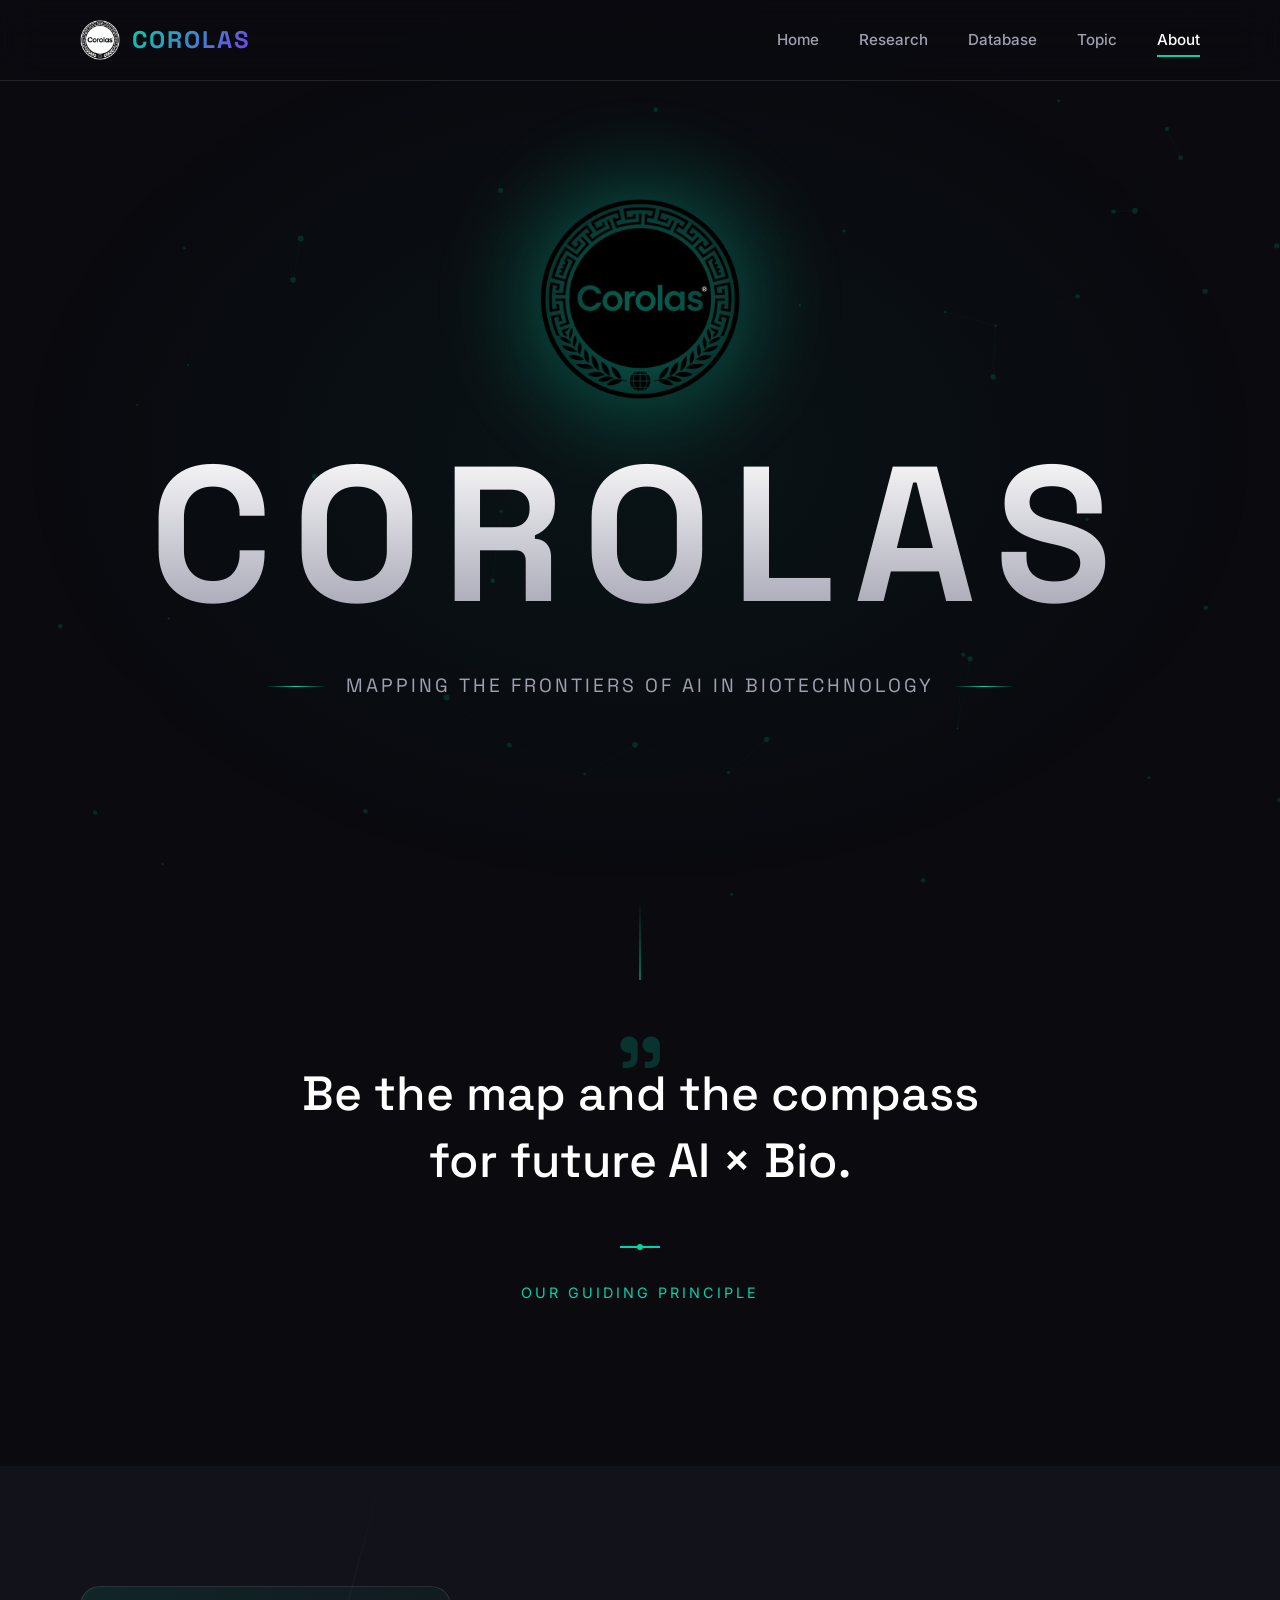
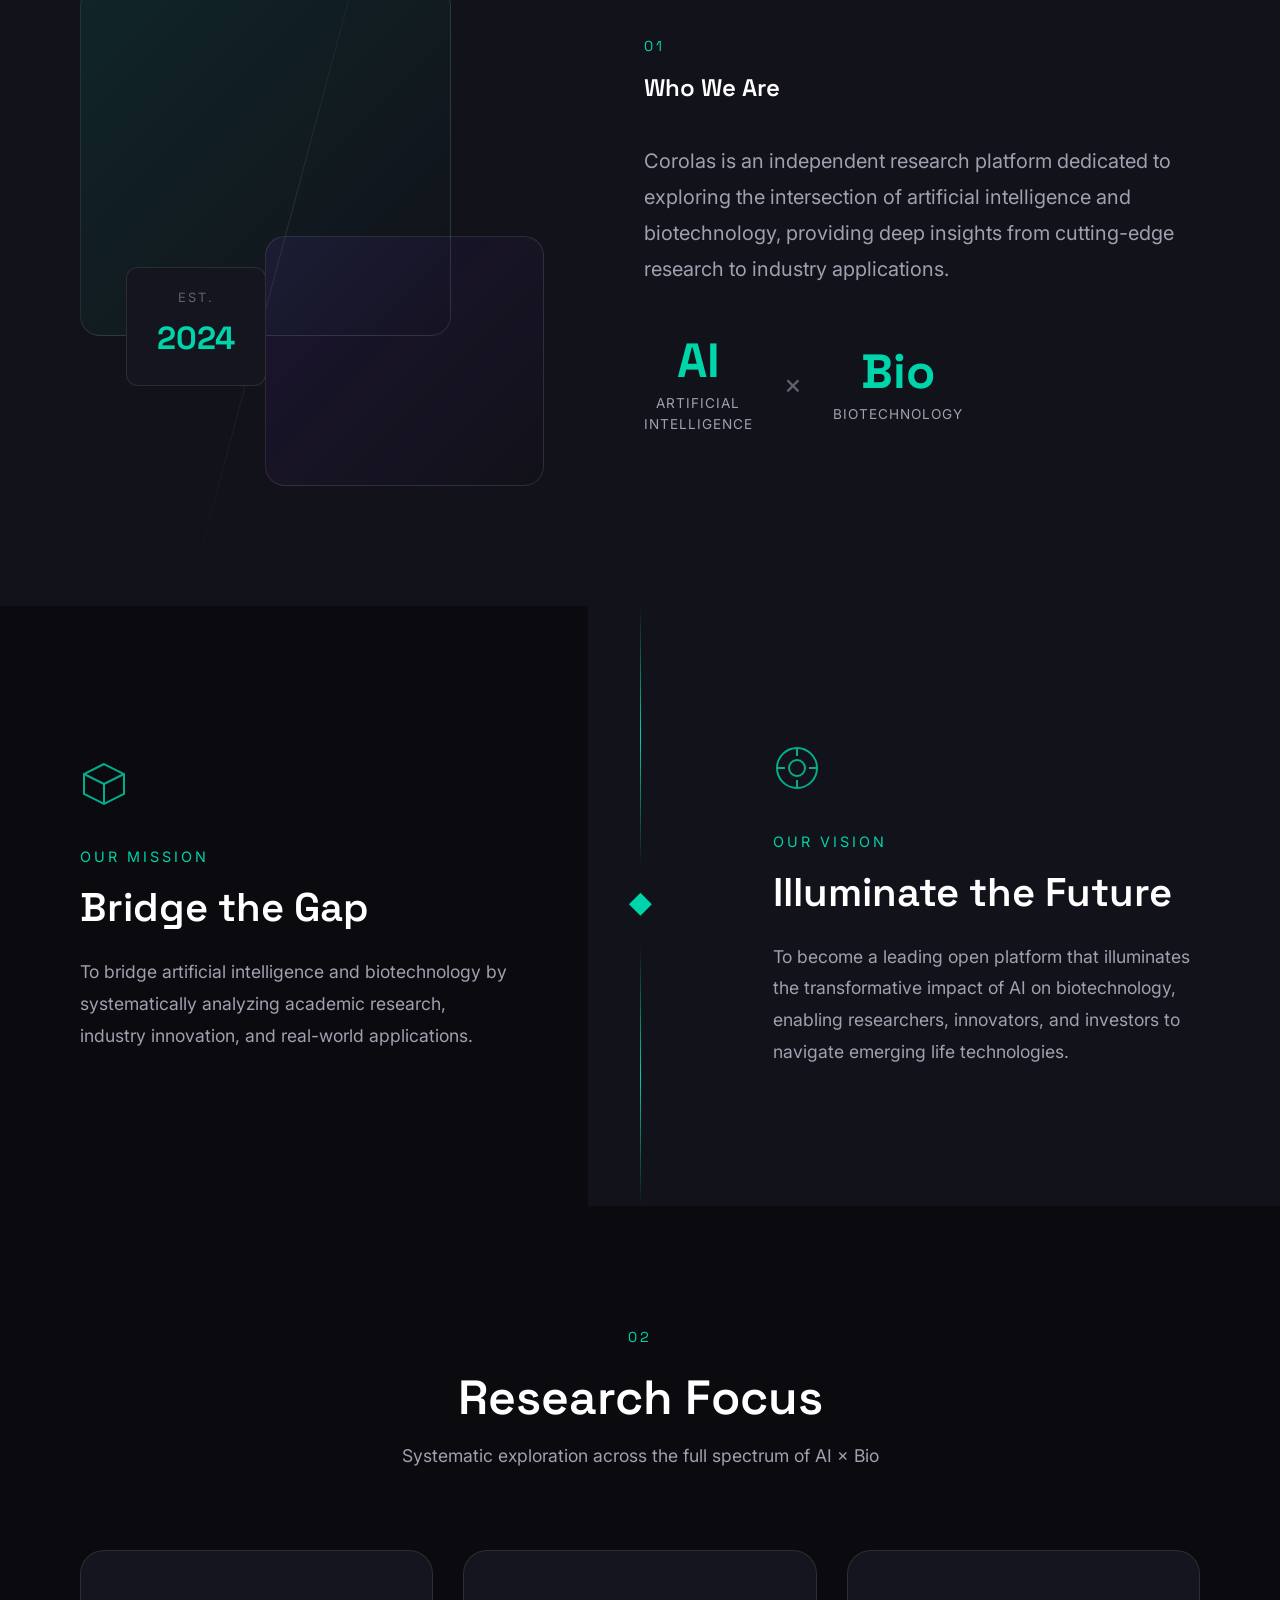
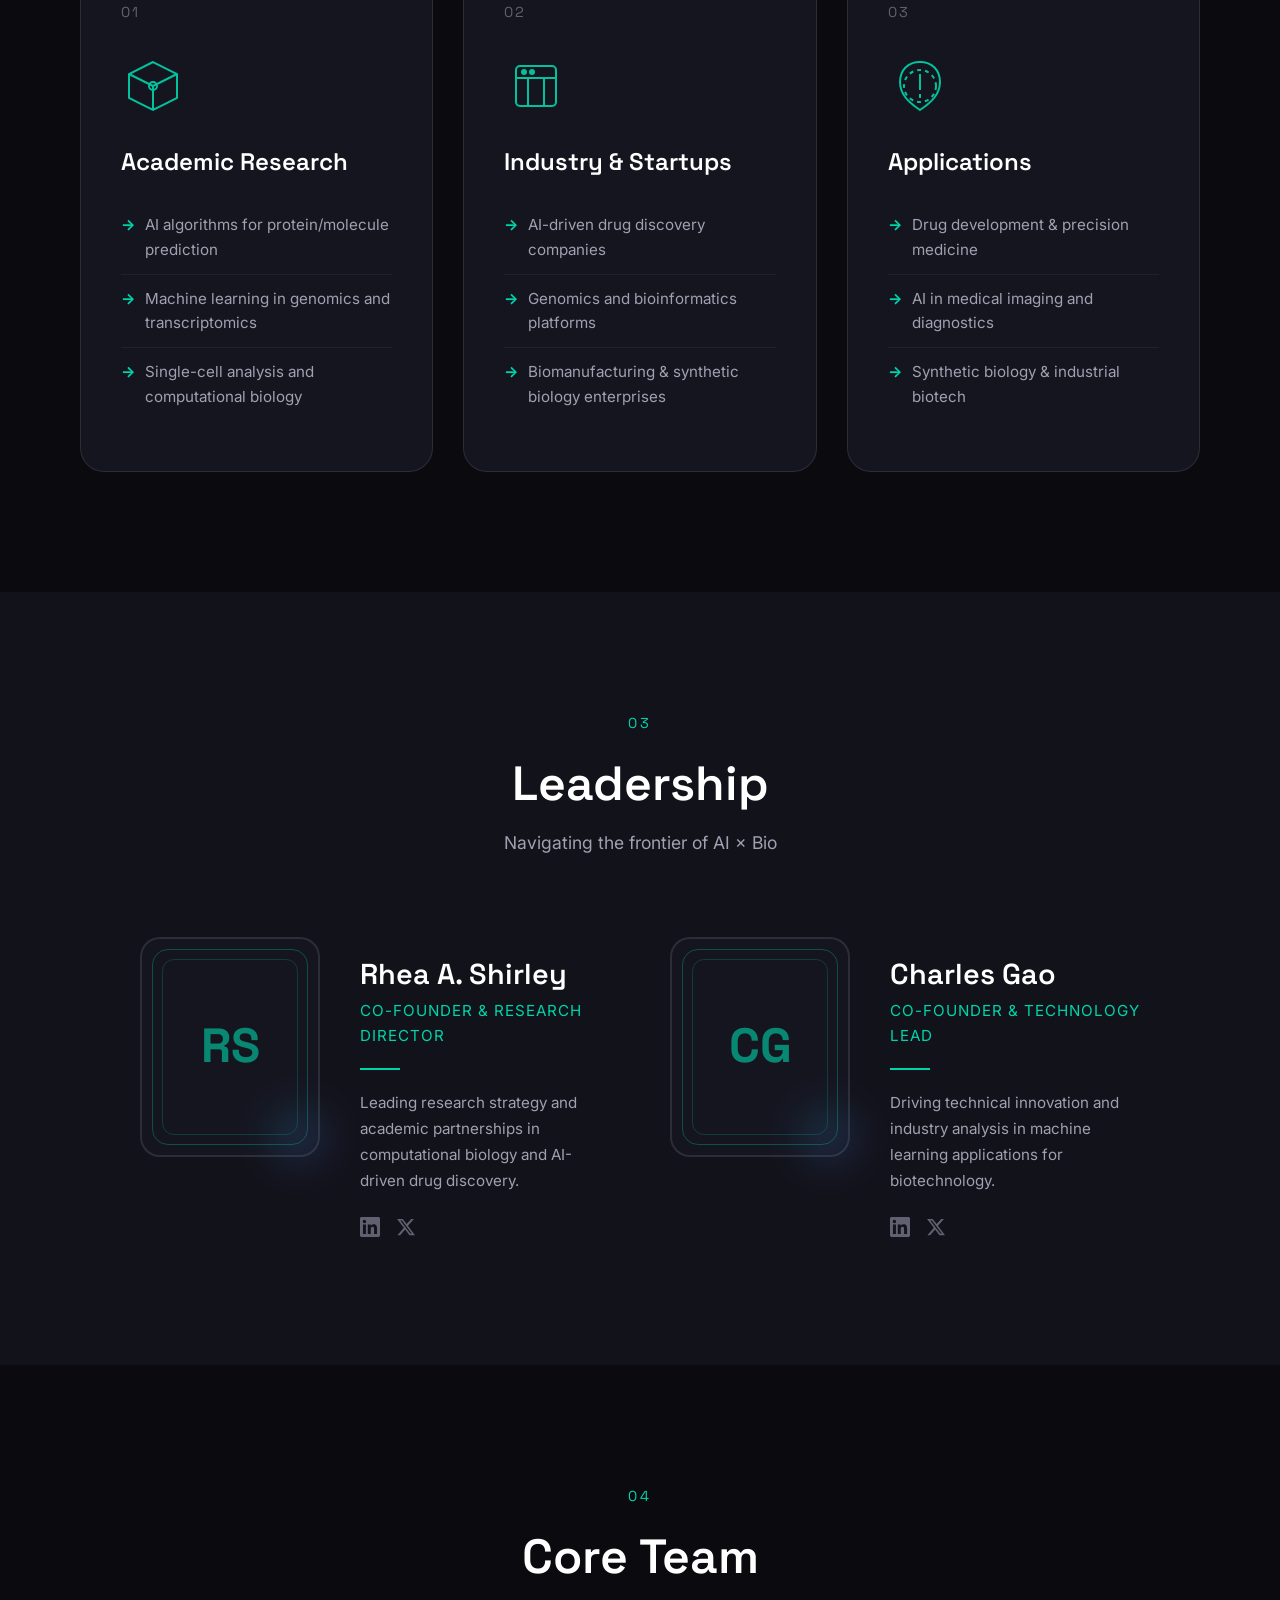
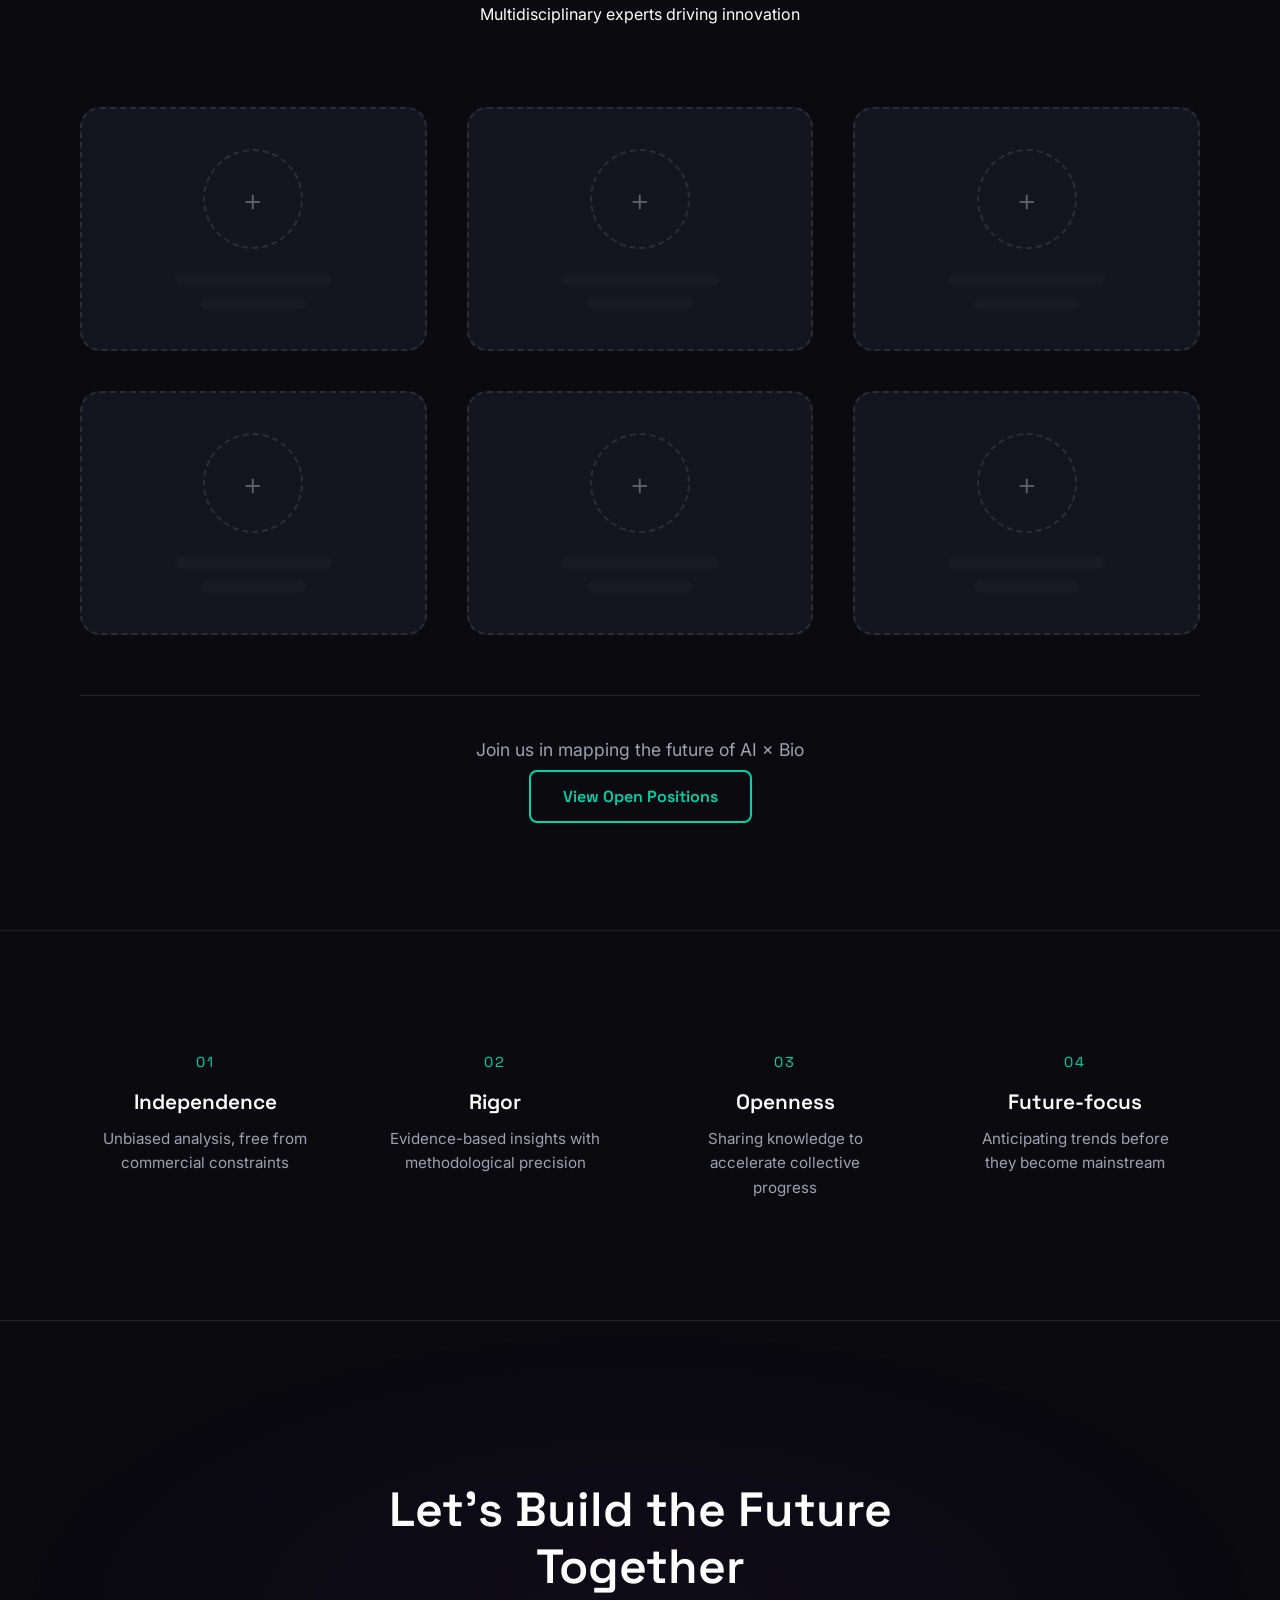
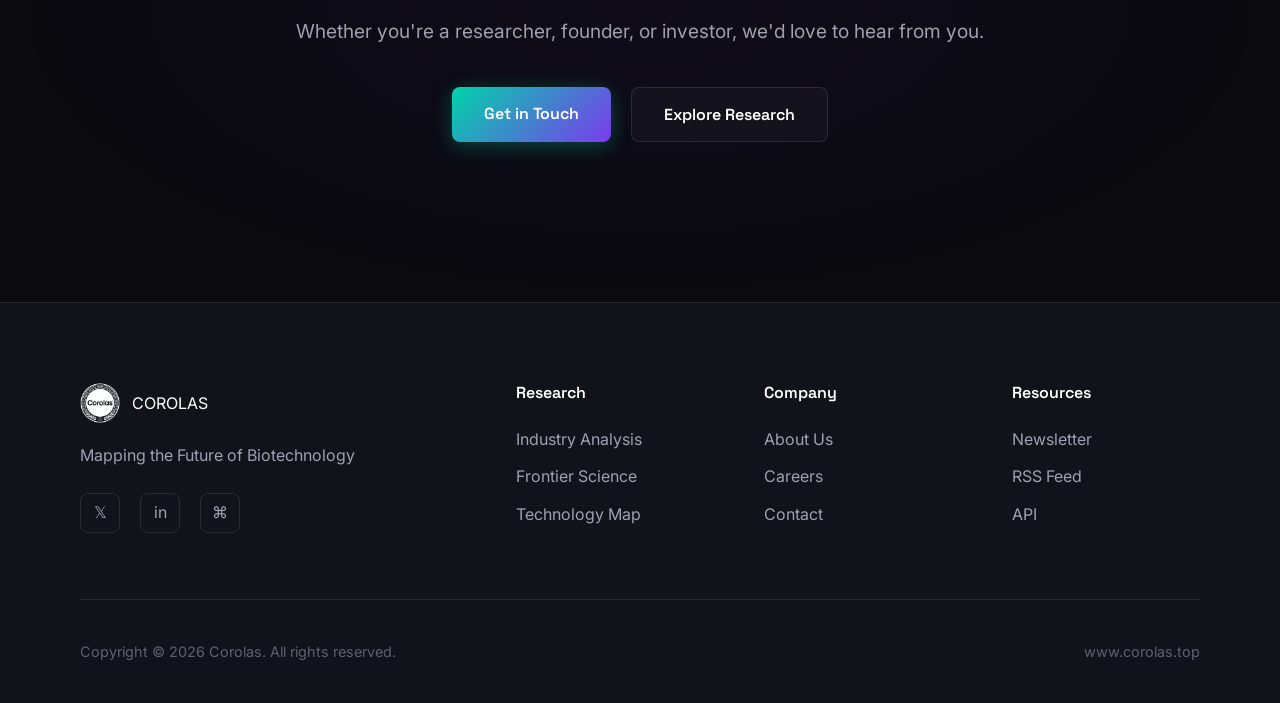
==== About/index.html @ ad786b5c "Update" ====
<!-- index.html -->
<!DOCTYPE html>
<html lang="en">
<head>
    <title>About | Corolas</title>
    <meta charset="UTF-8">
    <meta name="viewport" content="width=device-width, initial-scale=1.0">
    <link rel="icon" type="image/x-icon" href="../assets/icon/favicon.ico">
    <link rel="apple-touch-icon" sizes="180x180" href="../assets/icon/apple-touch-icon.png">
    <link rel="icon" type="image/png" sizes="32x32" href="../assets/icon/favicon-32x32.png">
    <link rel="icon" type="image/png" sizes="16x16" href="../assets/icon/favicon-16x16.png">
    <link rel="manifest" href="../assets/icon/site.webmanifest">
    <link rel="stylesheet" type="text/css" href="../assets/css/style.css">
    <link rel="preconnect" href="https://fonts.googleapis.com">
    <link rel="preconnect" href="https://fonts.gstatic.com" crossorigin>
    <link href="https://fonts.googleapis.com/css2?family=Space+Grotesk:wght@300;400;500;600;700&family=Inter:wght@300;400;500;600&display=swap" rel="stylesheet">
</head>
<body>
    <!-- 动态背景画布 -->
    <canvas id="bg-canvas"></canvas>
    
    <!-- 导航 -->
    <header class="glass-header">
        <div class="logo">
            <img src="../assets/icon/corolas-logo-white.png" alt="Corolas">
            <span class="logo-text">COROLAS</span>
        </div>
        <nav>
            <a href="../index.html">Home</a>
            <a href="../Research/">Research</a>
            <a href="../Database/">Database</a>
            <a href="../Topic/">Topic</a>
            <a href="./index.html" class="active">About</a>
        </nav>
        <button class="mobile-menu-btn" aria-label="Menu">
            <span></span>
            <span></span>
            <span></span>
        </button>
    </header>

    <!-- Hero Section - 巨型Logo展示 -->
    <section class="about-hero">
        <div class="hero-logo-container">
            <div class="giant-logo">
                <img src="../assets/icon/android-chrome-512x512.png" alt="Corolas">
                <div class="logo-glow"></div>
            </div>
            <h1 class="giant-text">COROLAS</h1>
            <div class="hero-tagline">
                <span class="tagline-line"></span>
                <p>Mapping the Frontiers of AI in Biotechnology</p>
                <span class="tagline-line"></span>
            </div>
        </div>
        <div class="scroll-hint">
            <div class="mouse-icon">
                <div class="wheel"></div>
            </div>
        </div>
    </section>

    <!-- Quote Section - 悬浮引用 -->
    <section class="quote-section">
        <div class="quote-container">
            <div class="quote-mark">"</div>
            <blockquote class="main-quote">
                Be the map and the compass<br>
                for future AI × Bio.
            </blockquote>
            <div class="quote-divider">
                <svg width="40" height="10" viewBox="0 0 40 10">
                    <path d="M0 5 L40 5" stroke="var(--accent-primary)" stroke-width="2"/>
                    <circle cx="20" cy="5" r="3" fill="var(--accent-primary)"/>
                </svg>
            </div>
            <div class="quote-meta">
                <span class="quote-label">Our Guiding Principle</span>
            </div>
        </div>
    </section>

    <!-- Identity Section - 对角线布局 -->
    <section class="identity-section">
        <div class="section-background">
            <div class="diagonal-line"></div>
        </div>
        <div class="identity-grid">
            <div class="identity-visual">
                <div class="visual-block primary"></div>
                <div class="visual-block secondary"></div>
                <div class="identity-badge">
                    <span>EST.</span>
                    <strong>2024</strong>
                </div>
            </div>
            <div class="identity-content">
                <div class="section-header-alt">
                    <span class="section-index">01</span>
                    <h2>Who We Are</h2>
                </div>
                <p class="identity-text">
                    Corolas is an independent research platform dedicated to exploring the intersection of artificial intelligence and biotechnology, providing deep insights from cutting-edge research to industry applications.
                </p>
                <div class="identity-stats">
                    <div class="id-stat">
                        <span class="id-number">AI</span>
                        <span class="id-label">Artificial<br>Intelligence</span>
                    </div>
                    <div class="id-stat">
                        <span class="id-symbol">×</span>
                    </div>
                    <div class="id-stat">
                        <span class="id-number">Bio</span>
                        <span class="id-label">Biotechnology</span>
                    </div>
                </div>
            </div>
        </div>
    </section>

    <!-- Mission & Vision - 分屏对比 -->
    <section class="mission-vision-section">
        <div class="mv-container">
            <div class="mv-panel mission-panel">
                <div class="panel-content">
                    <div class="panel-icon">
                        <svg width="48" height="48" viewBox="0 0 48 48" fill="none">
                            <path d="M24 4L4 14V34L24 44L44 34V14L24 4Z" stroke="currentColor" stroke-width="2"/>
                            <path d="M24 24V44" stroke="currentColor" stroke-width="2"/>
                            <path d="M24 24L4 14" stroke="currentColor" stroke-width="2"/>
                            <path d="M24 24L44 14" stroke="currentColor" stroke-width="2"/>
                        </svg>
                    </div>
                    <span class="panel-label">Our Mission</span>
                    <h3>Bridge the Gap</h3>
                    <p>To bridge artificial intelligence and biotechnology by systematically analyzing academic research, industry innovation, and real-world applications.</p>
                    <div class="panel-accent"></div>
                </div>
            </div>
            <div class="mv-divider">
                <div class="divider-line"></div>
                <div class="divider-icon">◆</div>
                <div class="divider-line"></div>
            </div>
            <div class="mv-panel vision-panel">
                <div class="panel-content">
                    <div class="panel-icon">
                        <svg width="48" height="48" viewBox="0 0 48 48" fill="none">
                            <circle cx="24" cy="24" r="20" stroke="currentColor" stroke-width="2"/>
                            <circle cx="24" cy="24" r="8" stroke="currentColor" stroke-width="2"/>
                            <path d="M24 4V12" stroke="currentColor" stroke-width="2"/>
                            <path d="M24 36V44" stroke="currentColor" stroke-width="2"/>
                            <path d="M4 24H12" stroke="currentColor" stroke-width="2"/>
                            <path d="M36 24H44" stroke="currentColor" stroke-width="2"/>
                        </svg>
                    </div>
                    <span class="panel-label">Our Vision</span>
                    <h3>Illuminate the Future</h3>
                    <p>To become a leading open platform that illuminates the transformative impact of AI on biotechnology, enabling researchers, innovators, and investors to navigate emerging life technologies.</p>
                    <div class="panel-accent"></div>
                </div>
            </div>
        </div>
    </section>

    <!-- Research Focus - 三列专业展示 -->
    <section class="research-focus-section">
        <div class="rf-header">
            <span class="section-index">02</span>
            <h2>Research Focus</h2>
            <p>Systematic exploration across the full spectrum of AI × Bio</p>
        </div>
        <div class="rf-grid">
            <div class="rf-card academic">
                <div class="rf-number">01</div>
                <div class="rf-icon">
                    <svg viewBox="0 0 64 64" fill="none" stroke="currentColor" stroke-width="2">
                        <path d="M32 8L8 20V44L32 56L56 44V20L32 8Z"/>
                        <path d="M32 32V56"/>
                        <path d="M32 32L8 20"/>
                        <path d="M32 32L56 20"/>
                        <circle cx="32" cy="32" r="4"/>
                    </svg>
                </div>
                <h3>Academic Research</h3>
                <ul class="rf-list">
                    <li>AI algorithms for protein/molecule prediction</li>
                    <li>Machine learning in genomics and transcriptomics</li>
                    <li>Single-cell analysis and computational biology</li>
                </ul>
                <div class="rf-hover-bg"></div>
            </div>
            <div class="rf-card industry">
                <div class="rf-number">02</div>
                <div class="rf-icon">
                    <svg viewBox="0 0 64 64" fill="none" stroke="currentColor" stroke-width="2">
                        <rect x="12" y="12" width="40" height="40" rx="4"/>
                        <path d="M12 24H52"/>
                        <path d="M24 24V52"/>
                        <path d="M40 24V52"/>
                        <circle cx="20" cy="18" r="2" fill="currentColor"/>
                        <circle cx="28" cy="18" r="2" fill="currentColor"/>
                    </svg>
                </div>
                <h3>Industry & Startups</h3>
                <ul class="rf-list">
                    <li>AI-driven drug discovery companies</li>
                    <li>Genomics and bioinformatics platforms</li>
                    <li>Biomanufacturing & synthetic biology enterprises</li>
                </ul>
                <div class="rf-hover-bg"></div>
            </div>
            <div class="rf-card applications">
                <div class="rf-number">03</div>
                <div class="rf-icon">
                    <svg viewBox="0 0 64 64" fill="none" stroke="currentColor" stroke-width="2">
                        <path d="M32 8C20 8 12 16 12 28C12 40 20 48 32 56C44 48 52 40 52 28C52 16 44 8 32 8Z"/>
                        <path d="M32 20V36"/>
                        <path d="M32 40V44"/>
                        <circle cx="32" cy="32" r="16" stroke-dasharray="4 4"/>
                    </svg>
                </div>
                <h3>Applications</h3>
                <ul class="rf-list">
                    <li>Drug development & precision medicine</li>
                    <li>AI in medical imaging and diagnostics</li>
                    <li>Synthetic biology & industrial biotech</li>
                </ul>
                <div class="rf-hover-bg"></div>
            </div>
        </div>
    </section>

    <!-- Leadership Section - 领航者展示 -->
    <section class="leadership-section">
        <div class="leadership-header">
            <span class="section-index">03</span>
            <h2>Leadership</h2>
            <p>Navigating the frontier of AI × Bio</p>
        </div>
        <div class="leaders-grid">
            <div class="leader-card">
                <div class="leader-portrait">
                    <div class="portrait-placeholder" data-initials="RS">
                        <!-- 预留头像位置 -->
                        <div class="avatar-ring"></div>
                        <div class="avatar-ring-inner"></div>
                        <span class="initials">RS</span>
                    </div>
                    <div class="leader-accent"></div>
                </div>
                <div class="leader-info">
                    <h3>Rhea A. Shirley</h3>
                    <span class="leader-title">Co-Founder & Research Director</span>
                    <div class="leader-line"></div>
                    <p class="leader-bio">
                        Leading research strategy and academic partnerships in computational biology and AI-driven drug discovery.
                    </p>
                    <div class="leader-social">
                        <a href="#" aria-label="LinkedIn">
                            <svg width="20" height="20" viewBox="0 0 24 24" fill="currentColor">
                                <path d="M20.447 20.452h-3.554v-5.569c0-1.328-.027-3.037-1.852-3.037-1.853 0-2.136 1.445-2.136 2.939v5.667H9.351V9h3.414v1.561h.046c.477-.9 1.637-1.85 3.37-1.85 3.601 0 4.267 2.37 4.267 5.455v6.286zM5.337 7.433c-1.144 0-2.063-.926-2.063-2.065 0-1.138.92-2.063 2.063-2.063 1.14 0 2.064.925 2.064 2.063 0 1.139-.925 2.065-2.064 2.065zm1.782 13.019H3.555V9h3.564v11.452zM22.225 0H1.771C.792 0 0 .774 0 1.729v20.542C0 23.227.792 24 1.771 24h20.451C23.2 24 24 23.227 24 22.271V1.729C24 .774 23.2 0 22.222 0h.003z"/>
                            </svg>
                        </a>
                        <a href="#" aria-label="Twitter">
                            <svg width="20" height="20" viewBox="0 0 24 24" fill="currentColor">
                                <path d="M18.244 2.25h3.308l-7.227 8.26 8.502 11.24H16.17l-5.214-6.817L4.99 21.75H1.68l7.73-8.835L1.254 2.25H8.08l4.713 6.231zm-1.161 17.52h1.833L7.084 4.126H5.117z"/>
                            </svg>
                        </a>
                    </div>
                </div>
            </div>
            
            <div class="leader-card">
                <div class="leader-portrait">
                    <div class="portrait-placeholder" data-initials="CG">
                        <!-- 预留头像位置 -->
                        <div class="avatar-ring"></div>
                        <div class="avatar-ring-inner"></div>
                        <span class="initials">CG</span>
                    </div>
                    <div class="leader-accent"></div>
                </div>
                <div class="leader-info">
                    <h3>Charles Gao</h3>
                    <span class="leader-title">Co-Founder & Technology Lead</span>
                    <div class="leader-line"></div>
                    <p class="leader-bio">
                        Driving technical innovation and industry analysis in machine learning applications for biotechnology.
                    </p>
                    <div class="leader-social">
                        <a href="#" aria-label="LinkedIn">
                            <svg width="20" height="20" viewBox="0 0 24 24" fill="currentColor">
                                <path d="M20.447 20.452h-3.554v-5.569c0-1.328-.027-3.037-1.852-3.037-1.853 0-2.136 1.445-2.136 2.939v5.667H9.351V9h3.414v1.561h.046c.477-.9 1.637-1.85 3.37-1.85 3.601 0 4.267 2.37 4.267 5.455v6.286zM5.337 7.433c-1.144 0-2.063-.926-2.063-2.065 0-1.138.92-2.063 2.063-2.063 1.14 0 2.064.925 2.064 2.063 0 1.139-.925 2.065-2.064 2.065zm1.782 13.019H3.555V9h3.564v11.452zM22.225 0H1.771C.792 0 0 .774 0 1.729v20.542C0 23.227.792 24 1.771 24h20.451C23.2 24 24 23.227 24 22.271V1.729C24 .774 23.2 0 22.222 0h.003z"/>
                            </svg>
                        </a>
                        <a href="#" aria-label="Twitter">
                            <svg width="20" height="20" viewBox="0 0 24 24" fill="currentColor">
                                <path d="M18.244 2.25h3.308l-7.227 8.26 8.502 11.24H16.17l-5.214-6.817L4.99 21.75H1.68l7.73-8.835L1.254 2.25H8.08l4.713 6.231zm-1.161 17.52h1.833L7.084 4.126H5.117z"/>
                            </svg>
                        </a>
                    </div>
                </div>
            </div>
        </div>
    </section>

    <!-- Team Grid Section - 团队成员占位 -->
    <section class="team-section-extended">
        <div class="team-header">
            <span class="section-index">04</span>
            <h2>Core Team</h2>
            <p>Multidisciplinary experts driving innovation</p>
        </div>
        <div class="team-grid-large">
            <!-- 预留团队成员位置 -->
            <div class="team-member-placeholder">
                <div class="member-avatar-slot">
                    <div class="slot-ring"></div>
                    <span class="slot-icon">+</span>
                </div>
                <div class="member-info-slot">
                    <div class="slot-line name-line"></div>
                    <div class="slot-line role-line"></div>
                </div>
            </div>
            <div class="team-member-placeholder">
                <div class="member-avatar-slot">
                    <div class="slot-ring"></div>
                    <span class="slot-icon">+</span>
                </div>
                <div class="member-info-slot">
                    <div class="slot-line name-line"></div>
                    <div class="slot-line role-line"></div>
                </div>
            </div>
            <div class="team-member-placeholder">
                <div class="member-avatar-slot">
                    <div class="slot-ring"></div>
                    <span class="slot-icon">+</span>
                </div>
                <div class="member-info-slot">
                    <div class="slot-line name-line"></div>
                    <div class="slot-line role-line"></div>
                </div>
            </div>
            <div class="team-member-placeholder">
                <div class="member-avatar-slot">
                    <div class="slot-ring"></div>
                    <span class="slot-icon">+</span>
                </div>
                <div class="member-info-slot">
                    <div class="slot-line name-line"></div>
                    <div class="slot-line role-line"></div>
                </div>
            </div>
            <div class="team-member-placeholder">
                <div class="member-avatar-slot">
                    <div class="slot-ring"></div>
                    <span class="slot-icon">+</span>
                </div>
                <div class="member-info-slot">
                    <div class="slot-line name-line"></div>
                    <div class="slot-line role-line"></div>
                </div>
            </div>
            <div class="team-member-placeholder">
                <div class="member-avatar-slot">
                    <div class="slot-ring"></div>
                    <span class="slot-icon">+</span>
                </div>
                <div class="member-info-slot">
                    <div class="slot-line name-line"></div>
                    <div class="slot-line role-line"></div>
                </div>
            </div>
        </div>
        <div class="team-cta">
            <p>Join us in mapping the future of AI × Bio</p>
            <a href="mailto:careers@corolas.top" class="btn-outline">View Open Positions</a>
        </div>
    </section>

    <!-- Values/Principles - 极简文字墙 -->
    <section class="values-section">
        <div class="values-container">
            <div class="value-item">
                <span class="value-number">01</span>
                <h4>Independence</h4>
                <p>Unbiased analysis, free from commercial constraints</p>
            </div>
            <div class="value-item">
                <span class="value-number">02</span>
                <h4>Rigor</h4>
                <p>Evidence-based insights with methodological precision</p>
            </div>
            <div class="value-item">
                <span class="value-number">03</span>
                <h4>Openness</h4>
                <p>Sharing knowledge to accelerate collective progress</p>
            </div>
            <div class="value-item">
                <span class="value-number">04</span>
                <h4>Future-focus</h4>
                <p>Anticipating trends before they become mainstream</p>
            </div>
        </div>
    </section>

    <!-- Contact CTA -->
    <section class="contact-section">
        <div class="contact-content">
            <h2>Let's Build the Future Together</h2>
            <p>Whether you're a researcher, founder, or investor, we'd love to hear from you.</p>
            <div class="contact-actions">
                <a href="mailto:hello@corolas.top" class="btn-primary">Get in Touch</a>
                <a href="../Research/Research.html" class="btn-secondary">Explore Research</a>
            </div>
        </div>
    </section>

    <!-- Footer -->
    <footer class="site-footer">
        <div class="footer-grid">
            <div class="footer-brand">
                <div class="logo">
                    <img src="../assets/icon/corolas-logo-white.png" alt="Corolas">
                    <span>COROLAS</span>
                </div>
                <p>Mapping the Future of Biotechnology</p>
                <div class="social-links">
                    <a href="#" aria-label="Twitter">𝕏</a>
                    <a href="#" aria-label="LinkedIn">in</a>
                    <a href="#" aria-label="GitHub">⌘</a>
                </div>
            </div>
            <div class="footer-links">
                <h4>Research</h4>
                <a href="#">Industry Analysis</a>
                <a href="#">Frontier Science</a>
                <a href="#">Technology Map</a>
            </div>
            <div class="footer-links">
                <h4>Company</h4>
                <a href="#">About Us</a>
                <a href="#">Careers</a>
                <a href="#">Contact</a>
            </div>
            <div class="footer-links">
                <h4>Resources</h4>
                <a href="#">Newsletter</a>
                <a href="#">RSS Feed</a>
                <a href="#">API</a>
            </div>
        </div>
        <div class="footer-bottom">
            <p>Copyright © 2026 Corolas. All rights reserved.</p>
            <p>www.corolas.top</p>
        </div>
    </footer>

    <script src="../assets/js/main.js"></script>
        <script>
        // About页面特定的动画
        document.addEventListener('DOMContentLoaded', () => {
            // 巨型Logo视差效果
            const giantLogo = document.querySelector('.giant-logo');
            const giantText = document.querySelector('.giant-text');
            
            window.addEventListener('scroll', () => {
                const scrolled = window.pageYOffset;
                const rate = scrolled * 0.3;
                if (giantLogo) {
                    giantLogo.style.transform = `translateY(${rate}px)`;
                }
                if (giantText) {
                    giantText.style.transform = `translateY(${rate * 0.5}px)`;
                }
            });

            // Quote文字动画
            const quote = document.querySelector('.main-quote');
            if (quote) {
                const observer = new IntersectionObserver((entries) => {
                    entries.forEach(entry => {
                        if (entry.isIntersecting) {
                            entry.target.style.opacity = '1';
                            entry.target.style.transform = 'translateY(0)';
                        }
                    });
                }, { threshold: 0.5 });
                
                quote.style.opacity = '0';
                quote.style.transform = 'translateY(30px)';
                quote.style.transition = 'all 1s ease';
                observer.observe(quote);
            }
        });
    </script>
</body>
</html>
---- assets/css/style.css ----
/* assets/css/style.css */

/* CSS Variables */
:root {
    --bg-primary: #0a0a0f;
    --bg-secondary: #12121a;
    --bg-tertiary: #1a1a25;
    --bg-card: #151520;
    --text-primary: #ffffff;
    --text-secondary: #a0a0b0;
    --text-muted: #606070;
    --accent-primary: #00d4aa;
    --accent-secondary: #7c3aed;
    --accent-gradient: linear-gradient(135deg, #00d4aa 0%, #7c3aed 100%);
    --border-color: rgba(255, 255, 255, 0.1);
    --glass-bg: rgba(255, 255, 255, 0.03);
    --shadow-glow: 0 0 40px rgba(0, 212, 170, 0.15);
}

/* Reset & Base */
* {
    margin: 0;
    padding: 0;
    box-sizing: border-box;
}

html {
    scroll-behavior: smooth;
}

body {
    font-family: 'Inter', sans-serif;
    background-color: var(--bg-primary);
    color: var(--text-primary);
    line-height: 1.6;
    overflow-x: hidden;
}

/* Typography */
h1,
h2,
h3,
h4 {
    font-family: 'Space Grotesk', sans-serif;
    font-weight: 600;
    line-height: 1.2;
}

/* Background Canvas */
#bg-canvas {
    position: fixed;
    top: 0;
    left: 0;
    width: 100%;
    height: 100%;
    z-index: -1;
    opacity: 0.3;
}

/* Header */
.glass-header {
    position: fixed;
    top: 0;
    left: 0;
    right: 0;
    z-index: 1000;
    display: flex;
    justify-content: space-between;
    align-items: center;
    padding: 20px 80px;
    background: rgba(10, 10, 15, 0.8);
    backdrop-filter: blur(20px);
    border-bottom: 1px solid var(--border-color);
    transition: all 0.3s ease;
}

.glass-header.scrolled {
    padding: 15px 80px;
    background: rgba(10, 10, 15, 0.95);
}

.logo {
    display: flex;
    align-items: center;
    gap: 12px;
}

.logo img {
    width: 40px;
    height: 40px;
    border-radius: 8px;
}

.logo-text {
    font-family: 'Space Grotesk', sans-serif;
    font-size: 1.5rem;
    font-weight: 700;
    letter-spacing: 2px;
    background: var(--accent-gradient);
    -webkit-background-clip: text;
    -webkit-text-fill-color: transparent;
    background-clip: text;
}

nav {
    display: flex;
    gap: 40px;
}

nav a {
    text-decoration: none;
    color: var(--text-secondary);
    font-size: 0.95rem;
    font-weight: 500;
    transition: color 0.3s ease;
    position: relative;
}

nav a::after {
    content: '';
    position: absolute;
    bottom: -5px;
    left: 0;
    width: 0;
    height: 2px;
    background: var(--accent-primary);
    transition: width 0.3s ease;
}

nav a:hover,
nav a.active {
    color: var(--text-primary);
}

nav a:hover::after,
nav a.active::after {
    width: 100%;
}

.mobile-menu-btn {
    display: none;
    flex-direction: column;
    gap: 5px;
    background: none;
    border: none;
    cursor: pointer;
    padding: 5px;
}

.mobile-menu-btn span {
    width: 25px;
    height: 2px;
    background: var(--text-primary);
    transition: all 0.3s ease;
}

/* Hero Section */
.hero-full {
    min-height: 100vh;
    display: flex;
    flex-direction: column;
    justify-content: center;
    align-items: center;
    text-align: center;
    padding: 120px 40px;
    position: relative;
    overflow: hidden;
}

.hero-full::before {
    content: '';
    position: absolute;
    top: 50%;
    left: 50%;
    transform: translate(-50%, -50%);
    width: 600px;
    height: 600px;
    background: radial-gradient(circle, rgba(0, 212, 170, 0.15) 0%, transparent 70%);
    pointer-events: none;
}

.hero-content {
    max-width: 900px;
    z-index: 1;
}

.badge {
    display: inline-block;
    padding: 8px 20px;
    background: var(--glass-bg);
    border: 1px solid var(--border-color);
    border-radius: 50px;
    font-size: 0.85rem;
    color: var(--accent-primary);
    margin-bottom: 30px;
    letter-spacing: 2px;
    text-transform: uppercase;
}

.glitch-text {
    font-size: clamp(2.5rem, 6vw, 4.5rem);
    margin-bottom: 24px;
    position: relative;
    animation: glitch 3s infinite;
}

@keyframes glitch {

    0%,
    100% {
        text-shadow: none;
    }

    92% {
        text-shadow: none;
    }

    93% {
        text-shadow: 2px 0 #ff0000, -2px 0 #00ffff;
    }

    94% {
        text-shadow: none;
    }

    95% {
        text-shadow: -2px 0 #ff0000, 2px 0 #00ffff;
    }

    96% {
        text-shadow: none;
    }
}

.hero-desc {
    font-size: 1.25rem;
    color: var(--text-secondary);
    max-width: 600px;
    margin: 0 auto 40px;
    line-height: 1.8;
}

.hero-actions {
    display: flex;
    gap: 20px;
    justify-content: center;
    flex-wrap: wrap;
}

/* Buttons */
.btn-primary,
.btn-secondary,
.btn-outline {
    padding: 14px 32px;
    border-radius: 8px;
    font-family: 'Space Grotesk', sans-serif;
    font-weight: 600;
    text-decoration: none;
    transition: all 0.3s ease;
    cursor: pointer;
    border: none;
    font-size: 1rem;
}

.btn-primary {
    background: var(--accent-gradient);
    color: white;
    box-shadow: 0 4px 20px rgba(0, 212, 170, 0.3);
}

.btn-primary:hover {
    transform: translateY(-2px);
    box-shadow: 0 6px 30px rgba(0, 212, 170, 0.4);
}

.btn-secondary {
    background: var(--glass-bg);
    color: var(--text-primary);
    border: 1px solid var(--border-color);
}

.btn-secondary:hover {
    background: rgba(255, 255, 255, 0.1);
    border-color: var(--accent-primary);
}

.btn-outline {
    background: transparent;
    color: var(--accent-primary);
    border: 2px solid var(--accent-primary);
}

.btn-outline:hover {
    background: var(--accent-primary);
    color: var(--bg-primary);
}

/* Scroll Indicator */
.scroll-indicator {
    position: absolute;
    bottom: 40px;
    left: 50%;
    transform: translateX(-50%);
    display: flex;
    flex-direction: column;
    align-items: center;
    gap: 10px;
    color: var(--text-muted);
    font-size: 0.85rem;
    letter-spacing: 2px;
    text-transform: uppercase;
}

.mouse {
    width: 26px;
    height: 40px;
    border: 2px solid var(--text-muted);
    border-radius: 13px;
    position: relative;
}

.mouse::before {
    content: '';
    position: absolute;
    top: 6px;
    left: 50%;
    transform: translateX(-50%);
    width: 4px;
    height: 8px;
    background: var(--accent-primary);
    border-radius: 2px;
    animation: scroll 2s infinite;
}

@keyframes scroll {
    0% {
        opacity: 1;
        transform: translateX(-50%) translateY(0);
    }

    100% {
        opacity: 0;
        transform: translateX(-50%) translateY(12px);
    }
}

/* Stats Section */
.stats-section {
    padding: 80px 40px;
    background: var(--bg-secondary);
    border-top: 1px solid var(--border-color);
    border-bottom: 1px solid var(--border-color);
}

.stats-grid {
    max-width: 1200px;
    margin: 0 auto;
    display: grid;
    grid-template-columns: repeat(4, 1fr);
    gap: 40px;
}

.stat-item {
    text-align: center;
    padding: 20px;
}

.stat-number {
    display: block;
    font-family: 'Space Grotesk', sans-serif;
    font-size: 3.5rem;
    font-weight: 700;
    background: var(--accent-gradient);
    -webkit-background-clip: text;
    -webkit-text-fill-color: transparent;
    background-clip: text;
    line-height: 1;
    margin-bottom: 10px;
}

.stat-label {
    color: var(--text-secondary);
    font-size: 0.95rem;
    text-transform: uppercase;
    letter-spacing: 1px;
}

/* Section Headers */
.content-section,
.featured-section,
.timeline-section,
.team-section,
.partners-section,
.about-section {
    padding: 120px 80px;
    max-width: 1400px;
    margin: 0 auto;
}

.section-header {
    margin-bottom: 60px;
}

.section-header.center {
    text-align: center;
}

.section-tag {
    display: inline-block;
    font-family: 'Space Grotesk', sans-serif;
    font-size: 0.9rem;
    color: var(--accent-primary);
    margin-bottom: 16px;
    letter-spacing: 3px;
    text-transform: uppercase;
}

.section-header h2 {
    font-size: clamp(2rem, 4vw, 3rem);
    margin-bottom: 16px;
}

.section-header p {
    color: var(--text-secondary);
    font-size: 1.1rem;
    max-width: 100%;
}

/* Bento Grid */
.bento-grid {
    display: grid;
    grid-template-columns: repeat(3, 1fr);
    gap: 24px;
}

.bento-card {
    background: var(--bg-card);
    border: 1px solid var(--border-color);
    border-radius: 16px;
    padding: 40px;
    transition: all 0.4s ease;
    position: relative;
    overflow: hidden;
}

.bento-card::before {
    content: '';
    position: absolute;
    top: 0;
    left: 0;
    right: 0;
    height: 1px;
    background: linear-gradient(90deg, transparent, var(--accent-primary), transparent);
    opacity: 0;
    transition: opacity 0.4s ease;
}

.bento-card:hover {
    transform: translateY(-5px);
    border-color: rgba(0, 212, 170, 0.3);
    box-shadow: var(--shadow-glow);
}

.bento-card:hover::before {
    opacity: 1;
}

.bento-card.large {
    grid-column: span 2;
    grid-row: span 2;
}

.bento-card.wide {
    grid-column: span 2;
}

.card-icon {
    font-size: 2.5rem;
    margin-bottom: 20px;
    opacity: 0.9;
}

.bento-card h3 {
    font-size: 1.5rem;
    margin-bottom: 12px;
    color: var(--text-primary);
}

.bento-card p {
    color: var(--text-secondary);
    line-height: 1.7;
    margin-bottom: 20px;
}

.card-link {
    color: var(--accent-primary);
    text-decoration: none;
    font-weight: 600;
    display: inline-flex;
    align-items: center;
    gap: 8px;
    transition: gap 0.3s ease;
}

.card-link:hover {
    gap: 12px;
}

/* Research Carousel */
.featured-section {
    background: var(--bg-secondary);
    max-width: 100%;
    padding: 120px 0;
}

.featured-section .section-header {
    padding: 0 80px;
    max-width: 1400px;
    margin: 0 auto 60px;
}

.research-carousel {
    display: flex;
    gap: 30px;
    padding: 0 80px;
    overflow-x: auto;
    scroll-snap-type: x mandatory;
    scrollbar-width: none;
}

.research-carousel::-webkit-scrollbar {
    display: none;
}

.research-card {
    flex: 0 0 400px;
    background: var(--bg-card);
    border-radius: 20px;
    overflow: hidden;
    border: 1px solid var(--border-color);
    transition: all 0.4s ease;
    scroll-snap-align: start;
}

.research-card:hover {
    transform: translateY(-10px);
    box-shadow: var(--shadow-glow);
}

.research-image {
    height: 200px;
    width: 100%;
}

.research-content {
    padding: 30px;
}

.research-tag {
    display: inline-block;
    padding: 6px 14px;
    background: rgba(0, 212, 170, 0.1);
    color: var(--accent-primary);
    border-radius: 20px;
    font-size: 0.8rem;
    font-weight: 600;
    margin-bottom: 16px;
}

.research-content h3 {
    font-size: 1.4rem;
    margin-bottom: 12px;
    line-height: 1.3;
}

.research-content p {
    color: var(--text-secondary);
    margin-bottom: 20px;
    line-height: 1.6;
}

.research-meta {
    display: flex;
    gap: 20px;
    color: var(--text-muted);
    font-size: 0.9rem;
}

/* Timeline */
.timeline-section {
    max-width: 1000px;
}

.timeline {
    position: relative;
    padding-left: 40px;
}

.timeline::before {
    content: '';
    position: absolute;
    left: 0;
    top: 0;
    bottom: 0;
    width: 2px;
    background: linear-gradient(to bottom, var(--accent-primary), var(--accent-secondary));
}

.timeline-item {
    position: relative;
    padding-bottom: 50px;
    padding-left: 40px;
}

.timeline-item::before {
    content: '';
    position: absolute;
    left: -46px;
    top: 0;
    width: 12px;
    height: 12px;
    background: var(--bg-primary);
    border: 3px solid var(--accent-primary);
    border-radius: 50%;
}

.timeline-date {
    font-family: 'Space Grotesk', sans-serif;
    color: var(--accent-primary);
    font-weight: 600;
    font-size: 0.9rem;
    margin-bottom: 8px;
    letter-spacing: 1px;
}

.timeline-content h4 {
    font-size: 1.3rem;
    margin-bottom: 8px;
}

.timeline-content p {
    color: var(--text-secondary);
}

/* Team Section */
.team-grid {
    display: grid;
    grid-template-columns: repeat(auto-fit, minmax(280px, 1fr));
    gap: 30px;
}

.team-card {
    background: var(--bg-card);
    border: 1px solid var(--border-color);
    border-radius: 16px;
    padding: 40px;
    text-align: center;
    transition: all 0.4s ease;
}

.team-card:hover {
    transform: translateY(-5px);
    border-color: var(--accent-primary);
}

.team-avatar {
    width: 100px;
    height: 100px;
    background: var(--accent-gradient);
    border-radius: 50%;
    margin: 0 auto 20px;
    opacity: 0.8;
}

.team-card h4 {
    font-size: 1.2rem;
    margin-bottom: 8px;
}

.team-card p {
    color: var(--text-secondary);
    font-size: 0.95rem;
    margin-bottom: 16px;
}

.team-social {
    display: flex;
    justify-content: center;
    gap: 16px;
}

.team-social a {
    color: var(--text-muted);
    text-decoration: none;
    font-weight: 600;
    transition: color 0.3s ease;
}

.team-social a:hover {
    color: var(--accent-primary);
}

/* Partners Marquee */
.partners-section {
    background: var(--bg-secondary);
    max-width: 100%;
    overflow: hidden;
}

.partners-marquee {
    position: relative;
}

.marquee-content {
    display: flex;
    gap: 80px;
    animation: marquee 30s linear infinite;
    width: max-content;
}

.marquee-content span {
    font-family: 'Space Grotesk', sans-serif;
    font-size: 1.5rem;
    color: var(--text-muted);
    font-weight: 500;
    white-space: nowrap;
    opacity: 0.6;
    transition: opacity 0.3s ease;
}

.marquee-content span:hover {
    opacity: 1;
    color: var(--text-primary);
}

@keyframes marquee {
    0% {
        transform: translateX(0);
    }

    100% {
        transform: translateX(-50%);
    }
}

/* CTA Section */
.cta-section {
    padding: 120px 40px;
    text-align: center;
    position: relative;
}

.cta-section::before {
    content: '';
    position: absolute;
    top: 0;
    left: 50%;
    transform: translateX(-50%);
    width: 600px;
    height: 1px;
    background: linear-gradient(90deg, transparent, var(--accent-primary), transparent);
}

.cta-content {
    max-width: 600px;
    margin: 0 auto;
}

.cta-content h2 {
    font-size: clamp(2rem, 4vw, 3rem);
    margin-bottom: 20px;
}

.cta-content>p {
    color: var(--text-secondary);
    margin-bottom: 40px;
    font-size: 1.1rem;
}

.newsletter-form {
    display: flex;
    gap: 12px;
    margin-bottom: 16px;
    flex-wrap: wrap;
    justify-content: center;
}

.newsletter-form input {
    flex: 1;
    min-width: 280px;
    padding: 16px 24px;
    background: var(--bg-card);
    border: 1px solid var(--border-color);
    border-radius: 8px;
    color: var(--text-primary);
    font-size: 1rem;
    outline: none;
    transition: border-color 0.3s ease;
}

.newsletter-form input:focus {
    border-color: var(--accent-primary);
}

.newsletter-form input::placeholder {
    color: var(--text-muted);
}

.form-note {
    color: var(--text-muted);
    font-size: 0.85rem;
}

/* About Section */
.about-section {
    background: var(--bg-secondary);
    max-width: 100%;
}

.about-grid {
    max-width: 1400px;
    margin: 0 auto;
    display: grid;
    grid-template-columns: 1fr 1fr;
    gap: 80px;
    align-items: center;
}

.about-content .section-tag {
    margin-bottom: 20px;
}

.about-content h2 {
    font-size: clamp(2rem, 3vw, 2.8rem);
    margin-bottom: 24px;
}

.about-content p {
    color: var(--text-secondary);
    font-size: 1.1rem;
    line-height: 1.8;
    margin-bottom: 32px;
}

.visual-grid {
    display: grid;
    grid-template-columns: 1fr 1fr;
    gap: 20px;
}

.visual-item {
    aspect-ratio: 1;
    background: var(--bg-card);
    border-radius: 16px;
    border: 1px solid var(--border-color);
    position: relative;
    overflow: hidden;
}

.visual-item::before {
    content: '';
    position: absolute;
    inset: 0;
    background: var(--accent-gradient);
    opacity: 0.1;
}

.visual-item:nth-child(2) {
    transform: translateY(40px);
}

/* Footer */
.site-footer {
    background: var(--bg-secondary);
    border-top: 1px solid var(--border-color);
    padding: 80px 80px 40px;
}

.footer-grid {
    max-width: 1400px;
    margin: 0 auto;
    display: grid;
    grid-template-columns: 2fr 1fr 1fr 1fr;
    gap: 60px;
    margin-bottom: 60px;
}

.footer-brand .logo {
    margin-bottom: 20px;
}

.footer-brand p {
    color: var(--text-secondary);
    margin-bottom: 24px;
    max-width: 300px;
}

.social-links {
    display: flex;
    gap: 20px;
}

.social-links a {
    width: 40px;
    height: 40px;
    border: 1px solid var(--border-color);
    border-radius: 8px;
    display: flex;
    align-items: center;
    justify-content: center;
    color: var(--text-secondary);
    text-decoration: none;
    transition: all 0.3s ease;
}

.social-links a:hover {
    border-color: var(--accent-primary);
    color: var(--accent-primary);
    transform: translateY(-3px);
}

.footer-links h4 {
    font-size: 1rem;
    margin-bottom: 24px;
    color: var(--text-primary);
}

.footer-links a {
    display: block;
    color: var(--text-secondary);
    text-decoration: none;
    margin-bottom: 12px;
    transition: color 0.3s ease;
}

.footer-links a:hover {
    color: var(--accent-primary);
}

.footer-bottom {
    max-width: 1400px;
    margin: 0 auto;
    padding-top: 40px;
    border-top: 1px solid var(--border-color);
    display: flex;
    justify-content: space-between;
    color: var(--text-muted);
    font-size: 0.9rem;
}

/* Responsive */
@media (max-width: 1024px) {
    .glass-header {
        padding: 20px 40px;
    }

    .content-section,
    .timeline-section,
    .team-section,
    .about-section {
        padding: 80px 40px;
    }

    .featured-section .section-header {
        padding: 0 40px;
    }

    .research-carousel {
        padding: 0 40px;
    }

    .stats-grid {
        grid-template-columns: repeat(2, 1fr);
    }

    .bento-grid {
        grid-template-columns: 1fr;
    }

    .bento-card.large,
    .bento-card.wide {
        grid-column: span 1;
        grid-row: span 1;
    }

    .footer-grid {
        grid-template-columns: 1fr 1fr;
    }

    .about-grid {
        grid-template-columns: 1fr;
        gap: 60px;
    }
}

@media (max-width: 768px) {
    nav {
        display: none;
    }

    .mobile-menu-btn {
        display: flex;
    }

    .stats-grid {
        grid-template-columns: 1fr;
    }

    .research-card {
        flex: 0 0 300px;
    }

    .footer-grid {
        grid-template-columns: 1fr;
        gap: 40px;
    }

    .footer-bottom {
        flex-direction: column;
        gap: 10px;
        text-align: center;
    }

    .hero-actions {
        flex-direction: column;
        width: 100%;
    }

    .btn-primary,
    .btn-secondary {
        width: 100%;
        text-align: center;
    }
}

/* Utility Classes */
.reveal {
    opacity: 0;
    transform: translateY(30px);
    transition: all 0.8s ease;
}

.reveal.active {
    opacity: 1;
    transform: translateY(0);
}

/* About*/

/* About Hero - 巨型Logo */
.about-hero {
    min-height: 100vh;
    display: flex;
    flex-direction: column;
    justify-content: center;
    align-items: center;
    position: relative;
    overflow: hidden;
    background: radial-gradient(ellipse at center, rgba(0, 212, 170, 0.05) 0%, transparent 70%);
}

.hero-logo-container {
    text-align: center;
    position: relative;
    z-index: 2;
}

.giant-logo {
    position: relative;
    width: 200px;
    height: 200px;
    margin: 0 auto 40px;
    animation: float 6s ease-in-out infinite;
}

.giant-logo img {
    width: 100%;
    height: 100%;
    object-fit: contain;
    filter: drop-shadow(0 0 60px rgba(0, 212, 170, 0.4));
    position: relative;
    z-index: 2;
}

.logo-glow {
    position: absolute;
    top: 50%;
    left: 50%;
    transform: translate(-50%, -50%);
    width: 150%;
    height: 150%;
    background: radial-gradient(circle, rgba(0, 212, 170, 0.3) 0%, transparent 70%);
    filter: blur(40px);
    animation: pulse 4s ease-in-out infinite;
}

@keyframes float {

    0%,
    100% {
        transform: translateY(0px);
    }

    50% {
        transform: translateY(-20px);
    }
}

@keyframes pulse {

    0%,
    100% {
        opacity: 0.5;
        transform: translate(-50%, -50%) scale(1);
    }

    50% {
        opacity: 0.8;
        transform: translate(-50%, -50%) scale(1.1);
    }
}

.giant-text {
    font-family: 'Space Grotesk', sans-serif;
    font-size: clamp(4rem, 15vw, 12rem);
    font-weight: 700;
    letter-spacing: 0.1em;
    margin: 0;
    background: linear-gradient(180deg, #ffffff 0%, #a0a0b0 100%);
    -webkit-background-clip: text;
    -webkit-text-fill-color: transparent;
    background-clip: text;
    line-height: 1;
    position: relative;
}

.hero-tagline {
    margin-top: 40px;
    display: flex;
    align-items: center;
    justify-content: center;
    gap: 20px;
}

.tagline-line {
    width: 60px;
    height: 1px;
    background: linear-gradient(90deg, transparent, var(--accent-primary), transparent);
}

.hero-tagline p {
    font-family: 'Space Grotesk', sans-serif;
    font-size: 1.2rem;
    color: var(--text-secondary);
    letter-spacing: 3px;
    text-transform: uppercase;
    margin: 0;
}

/* Quote Section */
.quote-section {
    padding: 160px 40px;
    position: relative;
    overflow: hidden;
}

.quote-section::before {
    content: '';
    position: absolute;
    top: 0;
    left: 50%;
    transform: translateX(-50%);
    width: 1px;
    height: 80px;
    background: linear-gradient(to bottom, transparent, var(--accent-primary));
}

.quote-container {
    max-width: 900px;
    margin: 0 auto;
    text-align: center;
    position: relative;
}

.quote-mark {
    font-family: 'Space Grotesk', sans-serif;
    font-size: 8rem;
    color: var(--accent-primary);
    opacity: 0.2;
    line-height: 1;
    position: absolute;
    top: -40px;
    left: 50%;
    transform: translateX(-50%);
    pointer-events: none;
}

.main-quote {
    font-family: 'Space Grotesk', sans-serif;
    font-size: clamp(1.8rem, 4vw, 3rem);
    font-weight: 500;
    line-height: 1.4;
    color: var(--text-primary);
    margin: 0 0 40px 0;
    position: relative;
    z-index: 1;
}

.quote-divider {
    margin-bottom: 20px;
}

.quote-label {
    font-size: 0.9rem;
    color: var(--accent-primary);
    letter-spacing: 3px;
    text-transform: uppercase;
}

/* Identity Section */
.identity-section {
    padding: 120px 80px;
    position: relative;
    overflow: hidden;
    background: var(--bg-secondary);
}

.section-background {
    position: absolute;
    inset: 0;
    pointer-events: none;
}

.diagonal-line {
    position: absolute;
    top: 0;
    left: 30%;
    width: 1px;
    height: 100%;
    background: linear-gradient(to bottom, transparent, var(--border-color), transparent);
    transform: rotate(15deg);
    transform-origin: top center;
}

.identity-grid {
    max-width: 1400px;
    margin: 0 auto;
    display: grid;
    grid-template-columns: 1fr 1.2fr;
    gap: 100px;
    align-items: center;
    position: relative;
    z-index: 1;
}

.identity-visual {
    position: relative;
    height: 500px;
}

.visual-block {
    position: absolute;
    border-radius: 20px;
    border: 1px solid var(--border-color);
}

.visual-block.primary {
    width: 80%;
    height: 70%;
    top: 0;
    left: 0;
    background: linear-gradient(135deg, rgba(0, 212, 170, 0.1), transparent);
}

.visual-block.secondary {
    width: 60%;
    height: 50%;
    bottom: 0;
    right: 0;
    background: linear-gradient(135deg, rgba(124, 58, 237, 0.1), transparent);
}

.identity-badge {
    position: absolute;
    bottom: 20%;
    left: 10%;
    background: var(--bg-card);
    border: 1px solid var(--border-color);
    padding: 20px 30px;
    border-radius: 12px;
    text-align: center;
}

.identity-badge span {
    display: block;
    font-size: 0.8rem;
    color: var(--text-muted);
    letter-spacing: 2px;
    margin-bottom: 5px;
}

.identity-badge strong {
    font-family: 'Space Grotesk', sans-serif;
    font-size: 2rem;
    color: var(--accent-primary);
}

.section-header-alt {
    margin-bottom: 40px;
}

.section-index {
    font-family: 'Space Grotesk', sans-serif;
    font-size: 0.9rem;
    color: var(--accent-primary);
    letter-spacing: 3px;
    display: block;
    margin-bottom: 16px;
}

.identity-text {
    font-size: 1.25rem;
    line-height: 1.8;
    color: var(--text-secondary);
    margin-bottom: 50px;
}

.identity-stats {
    display: flex;
    align-items: center;
    gap: 30px;
}

.id-stat {
    text-align: center;
}

.id-number {
    font-family: 'Space Grotesk', sans-serif;
    font-size: 3rem;
    font-weight: 700;
    color: var(--accent-primary);
    display: block;
    line-height: 1;
}

.id-symbol {
    font-family: 'Space Grotesk', sans-serif;
    font-size: 2rem;
    color: var(--text-muted);
    display: block;
}

.id-label {
    font-size: 0.85rem;
    color: var(--text-secondary);
    text-transform: uppercase;
    letter-spacing: 1px;
    margin-top: 8px;
    display: block;
}

/* Mission & Vision */
.mission-vision-section {
    padding: 0;
    position: relative;
}

.mv-container {
    display: grid;
    grid-template-columns: 1fr auto 1fr;
    min-height: 600px;
}

.mv-panel {
    padding: 80px;
    display: flex;
    align-items: center;
    position: relative;
    overflow: hidden;
}

.mission-panel {
    background: var(--bg-primary);
}

.vision-panel {
    background: var(--bg-secondary);
}

.panel-content {
    max-width: 500px;
    position: relative;
    z-index: 1;
}

.panel-icon {
    color: var(--accent-primary);
    margin-bottom: 30px;
    opacity: 0.8;
}

.panel-label {
    font-size: 0.9rem;
    color: var(--accent-primary);
    letter-spacing: 3px;
    text-transform: uppercase;
    display: block;
    margin-bottom: 16px;
}

.panel-content h3 {
    font-size: 2.5rem;
    margin-bottom: 24px;
    color: var(--text-primary);
}

.panel-content p {
    font-size: 1.1rem;
    line-height: 1.8;
    color: var(--text-secondary);
}

.panel-accent {
    position: absolute;
    bottom: 0;
    left: 0;
    width: 100%;
    height: 3px;
    background: var(--accent-gradient);
    transform: scaleX(0);
    transform-origin: left;
    transition: transform 0.6s ease;
}

.mv-panel:hover .panel-accent {
    transform: scaleX(1);
}

.mv-divider {
    display: flex;
    flex-direction: column;
    align-items: center;
    justify-content: center;
    background: var(--bg-secondary);
    padding: 0 40px;
    position: relative;
}

.divider-line {
    width: 1px;
    flex: 1;
    background: linear-gradient(to bottom, transparent, var(--accent-primary), transparent);
}

.divider-icon {
    color: var(--accent-primary);
    font-size: 1.5rem;
    margin: 20px 0;
    animation: rotate 10s linear infinite;
}

@keyframes rotate {
    from {
        transform: rotate(0deg);
    }

    to {
        transform: rotate(360deg);
    }
}

/* Research Focus */
.research-focus-section {
    padding: 120px 80px;
    max-width: 1400px;
    margin: 0 auto;
}

.rf-header {
    text-align: center;
    margin-bottom: 80px;
}

.rf-header h2 {
    font-size: clamp(2rem, 4vw, 3rem);
    margin: 20px 0 16px;
}

.rf-header p {
    color: var(--text-secondary);
    font-size: 1.1rem;
}

.rf-grid {
    display: grid;
    grid-template-columns: repeat(3, 1fr);
    gap: 30px;
}

.rf-card {
    background: var(--bg-card);
    border: 1px solid var(--border-color);
    border-radius: 24px;
    padding: 50px 40px;
    position: relative;
    overflow: hidden;
    transition: all 0.4s ease;
}

.rf-card:hover {
    transform: translateY(-10px);
    border-color: rgba(0, 212, 170, 0.3);
}

.rf-number {
    font-family: 'Space Grotesk', sans-serif;
    font-size: 0.9rem;
    color: var(--text-muted);
    letter-spacing: 2px;
    margin-bottom: 30px;
    display: block;
}

.rf-icon {
    width: 64px;
    height: 64px;
    color: var(--accent-primary);
    margin-bottom: 30px;
    opacity: 0.9;
}

.rf-card h3 {
    font-size: 1.5rem;
    margin-bottom: 24px;
    color: var(--text-primary);
}

.rf-list {
    list-style: none;
    padding: 0;
    margin: 0;
}

.rf-list li {
    color: var(--text-secondary);
    padding: 12px 0;
    padding-left: 24px;
    position: relative;
    border-bottom: 1px solid rgba(255, 255, 255, 0.05);
    font-size: 0.95rem;
    line-height: 1.6;
}

.rf-list li:last-child {
    border-bottom: none;
}

.rf-list li::before {
    content: '→';
    position: absolute;
    left: 0;
    color: var(--accent-primary);
    font-weight: bold;
}

.rf-hover-bg {
    position: absolute;
    top: 0;
    left: 0;
    right: 0;
    bottom: 0;
    background: radial-gradient(circle at 50% 0%, rgba(0, 212, 170, 0.1), transparent 70%);
    opacity: 0;
    transition: opacity 0.4s ease;
    pointer-events: none;
}

.rf-card:hover .rf-hover-bg {
    opacity: 1;
}

/* Leadership Section */
.leadership-section {
    padding: 120px 80px;
    background: var(--bg-secondary);
    position: relative;
}

.leadership-header {
    text-align: center;
    margin-bottom: 80px;
}

.leadership-header h2 {
    font-size: clamp(2rem, 4vw, 3rem);
    margin: 20px 0 16px;
}

.leadership-header p {
    color: var(--text-secondary);
    font-size: 1.1rem;
}

.leaders-grid {
    max-width: 1000px;
    margin: 0 auto;
    display: grid;
    grid-template-columns: repeat(2, 1fr);
    gap: 60px;
}

.leader-card {
    display: flex;
    gap: 40px;
    align-items: flex-start;
}

.leader-portrait {
    position: relative;
    flex-shrink: 0;
}

.portrait-placeholder {
    width: 180px;
    height: 220px;
    background: var(--bg-card);
    border: 2px solid var(--border-color);
    border-radius: 20px;
    display: flex;
    align-items: center;
    justify-content: center;
    position: relative;
    overflow: hidden;
}

.avatar-ring {
    position: absolute;
    inset: 10px;
    border: 1px solid var(--accent-primary);
    border-radius: 16px;
    opacity: 0.3;
}

.avatar-ring-inner {
    position: absolute;
    inset: 20px;
    border: 1px solid var(--accent-primary);
    border-radius: 12px;
    opacity: 0.2;
}

.initials {
    font-family: 'Space Grotesk', sans-serif;
    font-size: 3rem;
    font-weight: 700;
    color: var(--accent-primary);
    opacity: 0.6;
}

.leader-accent {
    position: absolute;
    bottom: -10px;
    right: -10px;
    width: 60px;
    height: 60px;
    background: var(--accent-gradient);
    border-radius: 50%;
    opacity: 0.2;
    filter: blur(20px);
}

.leader-info {
    padding-top: 20px;
}

.leader-info h3 {
    font-size: 1.8rem;
    margin-bottom: 8px;
    color: var(--text-primary);
}

.leader-title {
    color: var(--accent-primary);
    font-size: 0.95rem;
    letter-spacing: 1px;
    text-transform: uppercase;
    display: block;
    margin-bottom: 20px;
}

.leader-line {
    width: 40px;
    height: 2px;
    background: var(--accent-primary);
    margin-bottom: 20px;
}

.leader-bio {
    color: var(--text-secondary);
    line-height: 1.7;
    margin-bottom: 24px;
    font-size: 0.95rem;
}

.leader-social {
    display: flex;
    gap: 16px;
}

.leader-social a {
    color: var(--text-muted);
    transition: color 0.3s ease;
}

.leader-social a:hover {
    color: var(--accent-primary);
}

/* Team Section Extended */
.team-section-extended {
    padding: 120px 80px;
    max-width: 1400px;
    margin: 0 auto;
}

.team-header {
    text-align: center;
    margin-bottom: 80px;
}

.team-header h2 {
    font-size: clamp(2rem, 4vw, 3rem);
    margin: 20px 0 16px;
}

.team-grid-large {
    display: grid;
    grid-template-columns: repeat(3, 1fr);
    gap: 40px;
    margin-bottom: 60px;
}

.team-member-placeholder {
    background: var(--bg-card);
    border: 2px dashed var(--border-color);
    border-radius: 20px;
    padding: 40px;
    text-align: center;
    transition: all 0.3s ease;
}

.team-member-placeholder:hover {
    border-color: var(--accent-primary);
    background: rgba(0, 212, 170, 0.02);
}

.member-avatar-slot {
    width: 100px;
    height: 100px;
    margin: 0 auto 24px;
    position: relative;
    display: flex;
    align-items: center;
    justify-content: center;
}

.slot-ring {
    position: absolute;
    inset: 0;
    border: 2px dashed var(--border-color);
    border-radius: 50%;
    animation: rotate 20s linear infinite;
}

.team-member-placeholder:hover .slot-ring {
    border-color: var(--accent-primary);
}

.slot-icon {
    font-size: 2rem;
    color: var(--text-muted);
    font-weight: 300;
}

.member-info-slot {
    space-y: 12px;
}

.slot-line {
    height: 12px;
    background: var(--bg-tertiary);
    border-radius: 6px;
    margin: 0 auto;
}

.name-line {
    width: 60%;
    margin-bottom: 12px;
}

.role-line {
    width: 40%;
}

.team-cta {
    text-align: center;
    padding-top: 40px;
    border-top: 1px solid var(--border-color);
}

.team-cta p {
    color: var(--text-secondary);
    margin-bottom: 20px;
    font-size: 1.1rem;
}

/* Values Section */
.values-section {
    padding: 100px 80px;
    background: var(--bg-primary);
    border-top: 1px solid var(--border-color);
    border-bottom: 1px solid var(--border-color);
}

.values-container {
    max-width: 1200px;
    margin: 0 auto;
    display: grid;
    grid-template-columns: repeat(4, 1fr);
    gap: 40px;
}

.value-item {
    text-align: center;
    padding: 20px;
}

.value-number {
    font-family: 'Space Grotesk', sans-serif;
    font-size: 0.9rem;
    color: var(--accent-primary);
    letter-spacing: 2px;
    display: block;
    margin-bottom: 16px;
}

.value-item h4 {
    font-size: 1.3rem;
    margin-bottom: 12px;
    color: var(--text-primary);
}

.value-item p {
    color: var(--text-secondary);
    font-size: 0.95rem;
    line-height: 1.6;
}

/* Contact Section */
.contact-section {
    padding: 160px 40px;
    text-align: center;
    background: radial-gradient(ellipse at center, rgba(124, 58, 237, 0.05) 0%, transparent 70%);
}

.contact-content {
    max-width: 700px;
    margin: 0 auto;
}

.contact-content h2 {
    font-size: clamp(2rem, 4vw, 3rem);
    margin-bottom: 20px;
}

.contact-content>p {
    color: var(--text-secondary);
    font-size: 1.2rem;
    margin-bottom: 40px;
}

.contact-actions {
    display: flex;
    gap: 20px;
    justify-content: center;
    flex-wrap: wrap;
}

/* Responsive */
@media (max-width: 1024px) {
    .identity-grid {
        grid-template-columns: 1fr;
        gap: 60px;
    }

    .identity-visual {
        height: 400px;
        order: -1;
    }

    .mv-container {
        grid-template-columns: 1fr;
    }

    .mv-divider {
        flex-direction: row;
        padding: 40px;
        height: auto;
    }

    .divider-line {
        width: 100px;
        height: 1px;
    }

    .rf-grid {
        grid-template-columns: 1fr;
    }

    .leaders-grid {
        grid-template-columns: 1fr;
        gap: 60px;
    }

    .leader-card {
        flex-direction: column;
        align-items: center;
        text-align: center;
    }

    .leader-line {
        margin: 20px auto;
    }

    .team-grid-large {
        grid-template-columns: repeat(2, 1fr);
    }

    .values-container {
        grid-template-columns: repeat(2, 1fr);
    }
}

@media (max-width: 768px) {

    .identity-section,
    .leadership-section,
    .research-focus-section,
    .team-section-extended {
        padding: 80px 40px;
    }

    .mv-panel {
        padding: 60px 40px;
    }

    .team-grid-large {
        grid-template-columns: 1fr;
    }

    .values-container {
        grid-template-columns: 1fr;
    }

    .identity-stats {
        flex-direction: column;
        gap: 30px;
    }

    .giant-logo {
        width: 150px;
        height: 150px;
    }
}


/* Database Page Styles - Add to style.css */

/* Database Hero */
.db-hero {
    min-height: 80vh;
    display: grid;
    grid-template-columns: 1.2fr 1fr;
    align-items: center;
    padding: 140px 80px 80px;
    position: relative;
    overflow: hidden;
    background: radial-gradient(ellipse at 30% 50%, rgba(0, 212, 170, 0.08) 0%, transparent 50%),
                radial-gradient(ellipse at 70% 50%, rgba(124, 58, 237, 0.08) 0%, transparent 50%);
}

.db-hero-content {
    position: relative;
    z-index: 2;
}

.db-badge {
    display: inline-flex;
    align-items: center;
    gap: 10px;
    padding: 8px 20px;
    background: var(--glass-bg);
    border: 1px solid var(--border-color);
    border-radius: 50px;
    font-size: 0.9rem;
    color: var(--accent-primary);
    margin-bottom: 30px;
    font-family: 'JetBrains Mono', monospace;
}

.db-status {
    width: 8px;
    height: 8px;
    background: var(--accent-primary);
    border-radius: 50%;
    animation: pulse-dot 2s infinite;
}

@keyframes pulse-dot {
    0%, 100% { opacity: 1; box-shadow: 0 0 0 0 rgba(0, 212, 170, 0.4); }
    50% { opacity: 0.8; box-shadow: 0 0 0 8px rgba(0, 212, 170, 0); }
}

.db-title {
    font-family: 'Space Grotesk', sans-serif;
    font-size: clamp(3rem, 6vw, 5rem);
    font-weight: 700;
    margin-bottom: 24px;
    line-height: 1.1;
    background: linear-gradient(135deg, #fff 0%, var(--accent-primary) 100%);
    -webkit-background-clip: text;
    -webkit-text-fill-color: transparent;
    background-clip: text;
}

.db-subtitle {
    font-size: 1.25rem;
    color: var(--text-secondary);
    max-width: 600px;
    line-height: 1.7;
    margin-bottom: 50px;
}

.db-stats-bar {
    display: flex;
    align-items: center;
    gap: 40px;
    padding: 30px;
    background: var(--bg-card);
    border: 1px solid var(--border-color);
    border-radius: 16px;
    width: fit-content;
}

.db-stat {
    text-align: center;
}

.db-stat-num {
    display: block;
    font-family: 'Space Grotesk', sans-serif;
    font-size: 2.5rem;
    font-weight: 700;
    color: var(--accent-primary);
    line-height: 1;
    margin-bottom: 8px;
}

.db-stat-label {
    font-size: 0.85rem;
    color: var(--text-secondary);
    text-transform: uppercase;
    letter-spacing: 1px;
}

.db-stat-divider {
    width: 1px;
    height: 50px;
    background: var(--border-color);
}

/* Visual Animation */
.db-visual {
    position: relative;
    width: 400px;
    height: 400px;
    justify-self: center;
}

.data-ring {
    position: absolute;
    border: 1px solid var(--border-color);
    border-radius: 50%;
    top: 50%;
    left: 50%;
    transform: translate(-50%, -50%);
}

.ring-1 {
    width: 100%;
    height: 100%;
    border-color: rgba(0, 212, 170, 0.3);
    animation: rotate 20s linear infinite;
}

.ring-2 {
    width: 70%;
    height: 70%;
    border-color: rgba(124, 58, 237, 0.3);
    animation: rotate-reverse 15s linear infinite;
}

.ring-3 {
    width: 40%;
    height: 40%;
    border-color: rgba(0, 212, 170, 0.5);
    animation: rotate 10s linear infinite;
}

.data-core {
    position: absolute;
    top: 50%;
    left: 50%;
    transform: translate(-50%, -50%);
    width: 80px;
    height: 80px;
    background: var(--accent-gradient);
    border-radius: 50%;
    opacity: 0.8;
    filter: blur(20px);
    animation: pulse 4s ease-in-out infinite;
}

@keyframes rotate-reverse {
    from { transform: translate(-50%, -50%) rotate(360deg); }
    to { transform: translate(-50%, -50%) rotate(0deg); }
}

/* Search Section */
.search-section {
    padding: 60px 80px;
    background: var(--bg-secondary);
    border-top: 1px solid var(--border-color);
    border-bottom: 1px solid var(--border-color);
    position: relative;
    top: auto;
    z-index: 100;
    backdrop-filter: none;
}

.search-container {
    max-width: 1200px;
    margin: 0 auto;
}

.search-tabs {
    display: flex;
    gap: 12px;
    margin-bottom: 24px;
}

.search-tab {
    display: flex;
    align-items: center;
    gap: 10px;
    padding: 12px 24px;
    background: transparent;
    border: 1px solid var(--border-color);
    border-radius: 10px;
    color: var(--text-secondary);
    font-size: 0.95rem;
    font-weight: 500;
    cursor: pointer;
    transition: all 0.3s ease;
    font-family: 'Inter', sans-serif;
}

.search-tab:hover {
    border-color: var(--accent-primary);
    color: var(--text-primary);
}

.search-tab.active {
    background: var(--accent-primary);
    border-color: var(--accent-primary);
    color: var(--bg-primary);
}

.search-box-wrapper {
    position: relative;
    margin-bottom: 20px;
}

.search-icon {
    position: absolute;
    left: 24px;
    top: 50%;
    transform: translateY(-50%);
    color: var(--text-muted);
    pointer-events: none;
}

.search-input {
    width: 100%;
    padding: 24px 24px 24px 60px;
    background: var(--bg-card);
    border: 2px solid var(--border-color);
    border-radius: 16px;
    color: var(--text-primary);
    font-size: 1.1rem;
    font-family: 'Inter', sans-serif;
    outline: none;
    transition: all 0.3s ease;
}

.search-input:focus {
    border-color: var(--accent-primary);
    box-shadow: 0 0 0 4px rgba(0, 212, 170, 0.1);
}

.search-input::placeholder {
    color: var(--text-muted);
}

.search-shortcut {
    position: absolute;
    right: 60px;
    top: 50%;
    transform: translateY(-50%);
    display: flex;
    gap: 6px;
    pointer-events: none;
}

.search-shortcut kbd {
    padding: 4px 10px;
    background: var(--bg-tertiary);
    border: 1px solid var(--border-color);
    border-radius: 6px;
    font-family: 'JetBrains Mono', monospace;
    font-size: 0.8rem;
    color: var(--text-muted);
}

.search-clear {
    position: absolute;
    right: 20px;
    top: 50%;
    transform: translateY(-50%);
    width: 36px;
    height: 36px;
    display: none;
    align-items: center;
    justify-content: center;
    background: var(--bg-tertiary);
    border: 1px solid var(--border-color);
    border-radius: 8px;
    color: var(--text-secondary);
    cursor: pointer;
    transition: all 0.3s ease;
}

.search-clear:hover {
    background: rgba(255, 255, 255, 0.1);
    color: var(--text-primary);
}

.search-filters {
    display: flex;
    align-items: center;
    gap: 12px;
    flex-wrap: wrap;
}

.filter-label {
    font-size: 0.9rem;
    color: var(--text-muted);
    margin-right: 8px;
}

.filter-chip {
    padding: 8px 16px;
    background: transparent;
    border: 1px solid var(--border-color);
    border-radius: 20px;
    color: var(--text-secondary);
    font-size: 0.85rem;
    cursor: pointer;
    transition: all 0.3s ease;
    font-family: 'Inter', sans-serif;
}

.filter-chip:hover {
    border-color: var(--accent-primary);
    color: var(--text-primary);
}

.filter-chip.active {
    background: rgba(0, 212, 170, 0.1);
    border-color: var(--accent-primary);
    color: var(--accent-primary);
}

/* Results Section */
.results-section {
    padding: 60px 80px;
    max-width: 1400px;
    margin: 0 auto;
    min-height: 600px;
}

.results-header {
    display: flex;
    justify-content: space-between;
    align-items: center;
    margin-bottom: 40px;
}

.results-info h2 {
    font-size: 1.8rem;
    margin-bottom: 8px;
}

.results-count {
    color: var(--text-secondary);
    font-size: 0.95rem;
}

.results-view-toggle {
    display: flex;
    gap: 8px;
    background: var(--bg-card);
    padding: 4px;
    border-radius: 10px;
    border: 1px solid var(--border-color);
}

.view-btn {
    padding: 10px;
    background: transparent;
    border: none;
    border-radius: 6px;
    color: var(--text-muted);
    cursor: pointer;
    transition: all 0.3s ease;
    display: flex;
    align-items: center;
    justify-content: center;
}

.view-btn:hover {
    color: var(--text-primary);
}

.view-btn.active {
    background: var(--bg-tertiary);
    color: var(--accent-primary);
}

/* Results Grid */
.results-grid {
    display: grid;
    grid-template-columns: repeat(auto-fill, minmax(400px, 1fr));
    gap: 24px;
    transition: all 0.3s ease;
}

.results-grid.list-view {
    grid-template-columns: 1fr;
}

/* Database Cards */
.db-card {
    background: var(--bg-card);
    border: 1px solid var(--border-color);
    border-radius: 16px;
    overflow: hidden;
    transition: all 0.4s ease;
    position: relative;
}

.db-card:hover {
    border-color: rgba(0, 212, 170, 0.3);
    transform: translateY(-4px);
    box-shadow: 0 20px 40px rgba(0, 0, 0, 0.3);
}

.db-card.expanded {
    grid-column: 1 / -1;
    border-color: var(--accent-primary);
}

.card-header {
    padding: 24px;
    display: flex;
    align-items: flex-start;
    gap: 16px;
    cursor: pointer;
}

.card-icon {
    width: 48px;
    height: 48px;
    border-radius: 12px;
    display: flex;
    align-items: center;
    justify-content: center;
    font-family: 'JetBrains Mono', monospace;
    font-size: 0.85rem;
    font-weight: 600;
    flex-shrink: 0;
}

.organization-icon {
    background: rgba(0, 212, 170, 0.1);
    color: var(--accent-primary);
    border: 1px solid rgba(0, 212, 170, 0.3);
}

.people-icon {
    background: rgba(124, 58, 237, 0.1);
    color: var(--accent-secondary);
    border: 1px solid rgba(124, 58, 237, 0.3);
}

.product-icon {
    background: rgba(255, 193, 7, 0.1);
    color: #ffc107;
    border: 1px solid rgba(255, 193, 7, 0.3);
}

.card-title-group {
    flex: 1;
    min-width: 0;
}

.card-title {
    font-size: 1.2rem;
    font-weight: 600;
    margin-bottom: 8px;
    color: var(--text-primary);
    white-space: nowrap;
    overflow: hidden;
    text-overflow: ellipsis;
}

.card-fields {
    display: flex;
    gap: 8px;
    flex-wrap: wrap;
}

.field-tag {
    padding: 4px 10px;
    background: var(--bg-tertiary);
    border-radius: 20px;
    font-size: 0.75rem;
    color: var(--text-secondary);
    text-transform: capitalize;
}

.card-expand-btn {
    width: 36px;
    height: 36px;
    display: flex;
    align-items: center;
    justify-content: center;
    background: var(--bg-tertiary);
    border: 1px solid var(--border-color);
    border-radius: 8px;
    color: var(--text-secondary);
    cursor: pointer;
    transition: all 0.3s ease;
    flex-shrink: 0;
}

.card-expand-btn:hover {
    background: rgba(255, 255, 255, 0.1);
    color: var(--text-primary);
}

.card-body {
    padding: 0 24px 24px;
}

.card-description {
    color: var(--text-secondary);
    line-height: 1.6;
    margin-bottom: 16px;
    font-size: 0.95rem;
    display: -webkit-box;
    -webkit-line-clamp: 2;
    -webkit-box-orient: vertical;
    overflow: hidden;
}

.db-card.expanded .card-description {
    -webkit-line-clamp: unset;
}

.card-meta {
    display: flex;
    flex-wrap: wrap;
    gap: 16px;
}

.meta-item {
    display: flex;
    align-items: center;
    gap: 6px;
    font-size: 0.85rem;
    color: var(--text-muted);
}

.meta-item svg {
    flex-shrink: 0;
}

.status-released, .status-commercial, .status-active {
    color: var(--accent-primary);
    font-weight: 500;
}

.card-expandable {
    max-height: 0;
    overflow: hidden;
    transition: max-height 0.4s ease, padding 0.4s ease;
    background: var(--bg-tertiary);
    border-top: 1px solid var(--border-color);
}

.db-card.expanded .card-expandable {
    max-height: 500px;
    padding: 24px;
}

.card-details {
    display: grid;
    grid-template-columns: repeat(auto-fit, minmax(200px, 1fr));
    gap: 24px;
    margin-bottom: 24px;
}

.detail-section h5 {
    font-size: 0.8rem;
    color: var(--text-muted);
    text-transform: uppercase;
    letter-spacing: 1px;
    margin-bottom: 12px;
}

.detail-section p {
    color: var(--text-secondary);
    font-size: 0.95rem;
}

.tech-tags {
    display: flex;
    flex-wrap: wrap;
    gap: 8px;
}

.tech-tag {
    padding: 6px 12px;
    background: var(--bg-card);
    border: 1px solid var(--border-color);
    border-radius: 6px;
    font-size: 0.85rem;
    color: var(--text-secondary);
    font-family: 'JetBrains Mono', monospace;
}

.feature-list {
    list-style: none;
    padding: 0;
    margin: 0;
}

.feature-list li {
    padding: 6px 0;
    padding-left: 20px;
    position: relative;
    color: var(--text-secondary);
    font-size: 0.95rem;
}

.feature-list li::before {
    content: '›';
    position: absolute;
    left: 0;
    color: var(--accent-primary);
    font-weight: bold;
}

.card-actions {
    display: flex;
    gap: 16px;
    padding-top: 20px;
    border-top: 1px solid var(--border-color);
}

.btn-text {
    padding: 8px 16px;
    background: transparent;
    border: none;
    color: var(--accent-primary);
    font-size: 0.9rem;
    font-weight: 500;
    cursor: pointer;
    transition: all 0.3s ease;
    font-family: 'Inter', sans-serif;
}

.btn-text:hover {
    color: var(--text-primary);
    text-decoration: underline;
}

/* Loading & Empty States */
.loading-state, .empty-state {
    grid-column: 1 / -1;
    display: flex;
    flex-direction: column;
    align-items: center;
    justify-content: center;
    padding: 80px;
    color: var(--text-secondary);
}

.loading-spinner {
    width: 50px;
    height: 50px;
    border: 3px solid var(--border-color);
    border-top-color: var(--accent-primary);
    border-radius: 50%;
    animation: spin 1s linear infinite;
    margin-bottom: 20px;
}

@keyframes spin {
    to { transform: rotate(360deg); }
}

.empty-icon {
    color: var(--text-muted);
    margin-bottom: 20px;
    opacity: 0.5;
}

.empty-state h3 {
    color: var(--text-primary);
    margin-bottom: 8px;
}

/* Featured Section */
.featured-db-section {
    padding: 80px;
    background: var(--bg-secondary);
    border-top: 1px solid var(--border-color);
}

.featured-header {
    text-align: center;
    margin-bottom: 60px;
}

.featured-header h2 {
    font-size: clamp(2rem, 4vw, 3rem);
    margin: 20px 0 16px;
}

.featured-grid {
    max-width: 1400px;
    margin: 0 auto;
    display: grid;
    grid-template-columns: repeat(auto-fit, minmax(300px, 1fr));
    gap: 30px;
}

.featured-card {
    background: var(--bg-card);
    border: 1px solid var(--border-color);
    border-radius: 16px;
    padding: 30px;
    cursor: pointer;
    transition: all 0.4s ease;
    position: relative;
    overflow: hidden;
}

.featured-card::before {
    content: '';
    position: absolute;
    top: 0;
    left: 0;
    right: 0;
    height: 3px;
    background: var(--accent-gradient);
    transform: scaleX(0);
    transition: transform 0.4s ease;
}

.featured-card:hover {
    transform: translateY(-5px);
    border-color: rgba(0, 212, 170, 0.3);
    box-shadow: var(--shadow-glow);
}

.featured-card:hover::before {
    transform: scaleX(1);
}

.featured-icon {
    width: 48px;
    height: 48px;
    background: var(--bg-tertiary);
    border-radius: 12px;
    display: flex;
    align-items: center;
    justify-content: center;
    font-family: 'JetBrains Mono', monospace;
    font-size: 0.85rem;
    color: var(--accent-primary);
    margin-bottom: 20px;
}

.featured-card h4 {
    font-size: 1.3rem;
    margin-bottom: 12px;
    color: var(--text-primary);
}

.featured-card p {
    color: var(--text-secondary);
    font-size: 0.95rem;
    line-height: 1.6;
    margin-bottom: 20px;
}

.featured-link {
    color: var(--accent-primary);
    font-weight: 500;
    font-size: 0.9rem;
}

/* Schema Section */
.schema-section {
    padding: 120px 80px;
    max-width: 1400px;
    margin: 0 auto;
}

.schema-content {
    text-align: center;
}

.schema-header {
    margin-bottom: 60px;
}

.schema-header h2 {
    font-size: clamp(2rem, 4vw, 3rem);
    margin: 20px 0 16px;
}

.schema-cards {
    display: grid;
    grid-template-columns: repeat(3, 1fr);
    gap: 30px;
    margin-bottom: 40px;
    text-align: left;
}

.schema-card {
    background: var(--bg-card);
    border: 1px solid var(--border-color);
    border-radius: 16px;
    padding: 30px;
    transition: all 0.3s ease;
}

.schema-card:hover {
    border-color: var(--accent-primary);
    transform: translateY(-5px);
}

.schema-icon {
    width: 50px;
    height: 50px;
    border-radius: 10px;
    display: flex;
    align-items: center;
    justify-content: center;
    font-family: 'JetBrains Mono', monospace;
    font-weight: 600;
    font-size: 0.9rem;
    margin-bottom: 20px;
}

.org-icon {
    background: rgba(0, 212, 170, 0.1);
    color: var(--accent-primary);
    border: 1px solid rgba(0, 212, 170, 0.3);
}

.people-icon {
    background: rgba(124, 58, 237, 0.1);
    color: var(--accent-secondary);
    border: 1px solid rgba(124, 58, 237, 0.3);
}

.product-icon {
    background: rgba(255, 193, 7, 0.1);
    color: #ffc107;
    border: 1px solid rgba(255, 193, 7, 0.3);
}

.schema-card h4 {
    font-size: 1.2rem;
    margin-bottom: 20px;
    color: var(--text-primary);
}

.schema-code {
    display: block;
    background: var(--bg-tertiary);
    border: 1px solid var(--border-color);
    border-radius: 8px;
    padding: 20px;
    font-family: 'JetBrains Mono', monospace;
    font-size: 0.8rem;
    color: var(--text-secondary);
    line-height: 1.6;
    white-space: pre-wrap;
    overflow-x: auto;
}

.api-status {
    display: flex;
    align-items: center;
    justify-content: center;
    gap: 30px;
    padding: 20px;
    background: var(--bg-card);
    border-radius: 12px;
    border: 1px solid var(--border-color);
    width: fit-content;
    margin: 0 auto;
}

.status-indicator {
    display: flex;
    align-items: center;
    gap: 10px;
}

.status-dot {
    width: 8px;
    height: 8px;
    background: var(--accent-primary);
    border-radius: 50%;
    animation: pulse-dot 2s infinite;
}

.status-text {
    font-family: 'JetBrains Mono', monospace;
    font-size: 0.9rem;
    color: var(--text-secondary);
}

.last-updated {
    font-size: 0.85rem;
    color: var(--text-muted);
}

/* Load More */
.load-more {
    text-align: center;
    margin-top: 40px;
    margin-bottom: 20px;
}

.load-more .btn-secondary {
    padding: 14px 40px;
    font-size: 1rem;
}

/* Responsive */
@media (max-width: 1024px) {
    .db-hero {
        grid-template-columns: 1fr;
        padding: 140px 40px 80px;
        text-align: center;
    }
    
    .db-stats-bar {
        margin: 0 auto;
    }
    
    .db-visual {
        display: none;
    }
    
    .search-section {
        padding: 40px;
        top: 60px;
    }
    
    .results-section,
    .featured-db-section,
    .schema-section {
        padding: 60px 40px;
    }
    
    .results-grid {
        grid-template-columns: 1fr;
    }
    
    .schema-cards {
        grid-template-columns: 1fr;
    }
    
    .search-tabs {
        overflow-x: auto;
        padding-bottom: 10px;
    }
    
    .search-filters {
        overflow-x: auto;
        flex-wrap: nowrap;
        padding-bottom: 10px;
    }
}

@media (max-width: 768px) {
    .db-stats-bar {
        flex-direction: column;
        gap: 20px;
        width: 100%;
    }
    
    .db-stat-divider {
        width: 50px;
        height: 1px;
    }
    
    .card-details {
        grid-template-columns: 1fr;
    }
    
    .db-card.expanded {
        grid-column: auto;
    }
}

/* Additional CSS for Database Page - Add to style.css */

/* Paper Card Specific Styles */
.paper-card .card-description {
    font-size: 0.9rem;
    line-height: 1.7;
}

.paper-icon {
    background: rgba(255, 107, 107, 0.1) !important;
    color: #ff6b6b !important;
    border: 1px solid rgba(255, 107, 107, 0.3) !important;
}

/* Featured Category Layout */
.featured-category {
    margin-bottom: 100px;
}

.featured-category:last-child {
    margin-bottom: 0;
}

.featured-header {
    text-align: center;
    margin-bottom: 50px;
}

.featured-header .section-index {
    display: inline-block;
    font-family: 'Space Grotesk', sans-serif;
    font-size: 0.9rem;
    color: var(--accent-primary);
    letter-spacing: 3px;
    margin-bottom: 16px;
}

.featured-header h2 {
    font-size: clamp(1.8rem, 3vw, 2.5rem);
    margin-bottom: 12px;
}

.featured-header p {
    color: var(--text-secondary);
    font-size: 1.1rem;
}

/* Featured Grid Improvements */
.featured-grid {
    display: grid;
    grid-template-columns: repeat(auto-fit, minmax(350px, 1fr));
    gap: 30px;
}

.papers-grid {
    grid-template-columns: 1fr;
}

.papers-grid .featured-card {
    text-align: left;
    display: grid;
    grid-template-columns: auto 1fr auto;
    gap: 24px;
    align-items: start;
}

.papers-grid .featured-card h4 {
    font-size: 1.2rem;
    margin-bottom: 8px;
}

.papers-grid .featured-card p {
    margin-bottom: 0;
}

.featured-card {
    background: var(--bg-card);
    border: 1px solid var(--border-color);
    border-radius: 16px;
    padding: 30px;
    cursor: pointer;
    transition: all 0.4s ease;
    position: relative;
    overflow: hidden;
}

.featured-card::before {
    content: '';
    position: absolute;
    top: 0;
    left: 0;
    right: 0;
    height: 3px;
    background: var(--accent-gradient);
    transform: scaleX(0);
    transition: transform 0.4s ease;
}

.featured-card:hover {
    transform: translateY(-5px);
    border-color: rgba(0, 212, 170, 0.3);
    box-shadow: var(--shadow-glow);
}

.featured-card:hover::before {
    transform: scaleX(1);
}

.featured-icon {
    width: 48px;
    height: 48px;
    border-radius: 12px;
    display: flex;
    align-items: center;
    justify-content: center;
    font-family: 'JetBrains Mono', monospace;
    font-size: 0.85rem;
    font-weight: 600;
    margin-bottom: 20px;
}

.org-icon {
    background: rgba(0, 212, 170, 0.1);
    color: var(--accent-primary);
    border: 1px solid rgba(0, 212, 170, 0.3);
}

.people-icon {
    background: rgba(124, 58, 237, 0.1);
    color: var(--accent-secondary);
    border: 1px solid rgba(124, 58, 237, 0.3);
}

.product-icon {
    background: rgba(255, 193, 7, 0.1);
    color: #ffc107;
    border: 1px solid rgba(255, 193, 7, 0.3);
}

.paper-icon {
    background: rgba(255, 107, 107, 0.1);
    color: #ff6b6b;
    border: 1px solid rgba(255, 107, 107, 0.3);
}

.featured-card h4 {
    font-size: 1.3rem;
    margin-bottom: 12px;
    color: var(--text-primary);
    line-height: 1.4;
}

.featured-card p {
    color: var(--text-secondary);
    font-size: 0.95rem;
    line-height: 1.6;
    margin-bottom: 20px;
}

.featured-meta {
    display: flex;
    justify-content: space-between;
    align-items: center;
    font-size: 0.85rem;
    color: var(--text-muted);
}

.featured-link {
    color: var(--accent-primary);
    font-weight: 500;
}

/* No data message */
.no-data {
    grid-column: 1 / -1;
    text-align: center;
    color: var(--text-muted);
    padding: 40px;
    font-style: italic;
}

/* Small loading state for featured sections */
.loading-state.small {
    padding: 40px;
    grid-column: 1 / -1;
}

.loading-state.small .loading-spinner {
    width: 30px;
    height: 30px;
}

/* Stats bar addition for papers */
.db-stats-bar {
    display: flex;
    align-items: center;
    gap: 25px;
    padding: 25px 35px;
    flex-wrap: wrap;
    justify-content: center;
}

/* Search tabs addition for papers */
.search-tab svg {
    flex-shrink: 0;
}

/* Responsive adjustments */
@media (max-width: 1024px) {
    .featured-grid {
        grid-template-columns: 1fr;
    }
    
    .papers-grid .featured-card {
        grid-template-columns: 1fr;
        text-align: center;
    }
    
    .papers-grid .featured-icon {
        margin: 0 auto 20px;
    }
    
    .featured-meta {
        flex-direction: column;
        gap: 10px;
        text-align: center;
    }
    
    .db-stats-bar {
        gap: 20px;
        padding: 20px;
    }
}

@media (max-width: 768px) {
    .db-stats-bar {
        flex-direction: column;
        gap: 15px;
    }
    
    .db-stat-divider {
        width: 50px;
        height: 1px;
    }
    
    .featured-category {
        margin-bottom: 60px;
    }
    
    .search-tabs {
        overflow-x: auto;
        padding-bottom: 10px;
    }
    
    .search-filters {
        overflow-x: auto;
        flex-wrap: nowrap;
        padding-bottom: 10px;
    }
}

/* Smooth transitions for view mode switching */
.results-grid {
    transition: all 0.3s ease;
}

/* Ensure proper spacing in list view */
.results-grid.list-view .db-card {
    max-width: 100%;
}

.results-grid.list-view .card-details {
    grid-template-columns: repeat(4, 1fr);
}

@media (max-width: 1024px) {
    .results-grid.list-view .card-details {
        grid-template-columns: repeat(2, 1fr);
    }
}

@media (max-width: 768px) {
    .results-grid.list-view .card-details {
        grid-template-columns: 1fr;
    }
}

/* Error states */
.error-state {
    grid-column: 1 / -1;
    text-align: center;
    padding: 60px 40px;
    color: var(--text-secondary);
}

.error-state svg {
    color: #ff6b6b;
    margin-bottom: 20px;
}

/* Better handling for long content */
.card-title {
    word-break: break-word;
    hyphens: auto;
}

.card-description {
    word-break: break-word;
}

/* Improved focus states for accessibility */
.search-input:focus,
.filter-chip:focus,
.search-tab:focus,
.view-btn:focus,
.card-expand-btn:focus {
    outline: 2px solid var(--accent-primary);
    outline-offset: 2px;
}

/* Print styles */
@media print {
    .db-hero,
    .search-section,
    .featured-db-section,
    .site-footer {
        display: none;
    }
    
    .results-section {
        padding: 0;
    }
    
    .db-card {
        break-inside: avoid;
        page-break-inside: avoid;
    }
}
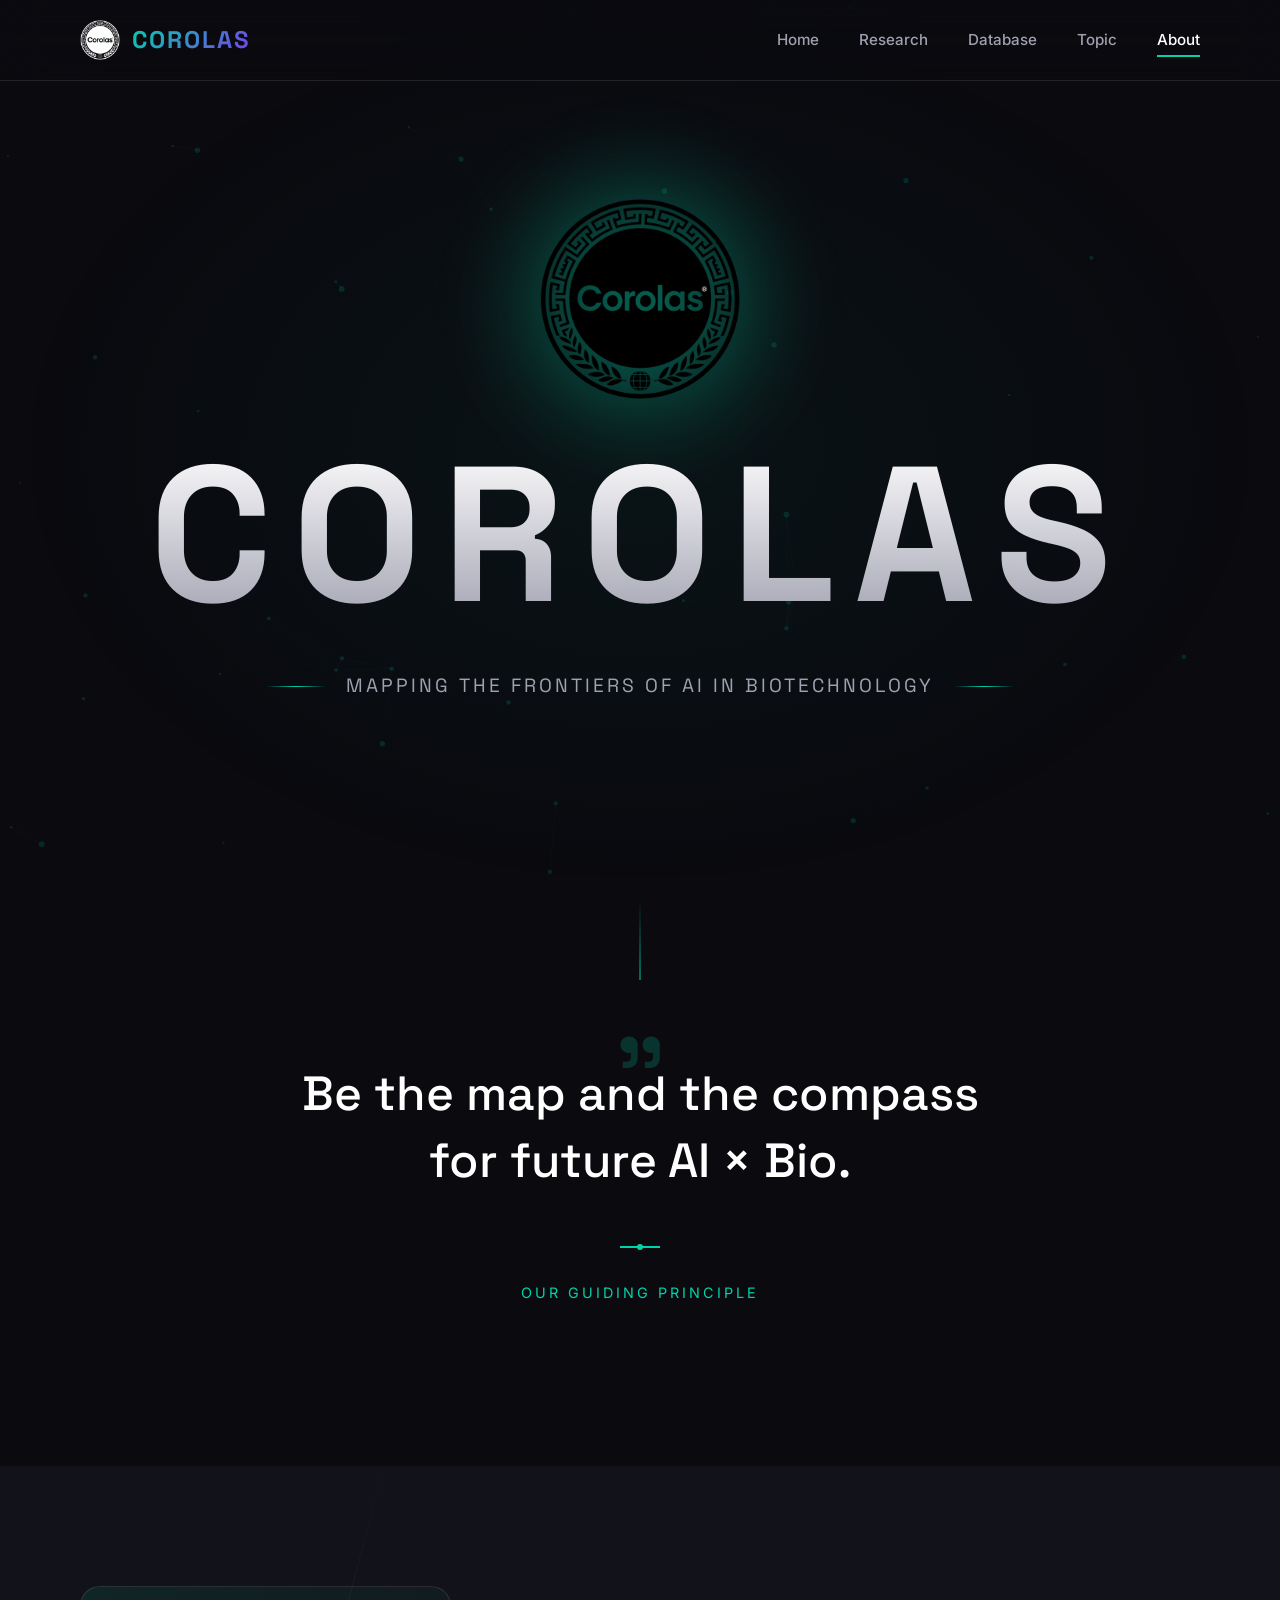
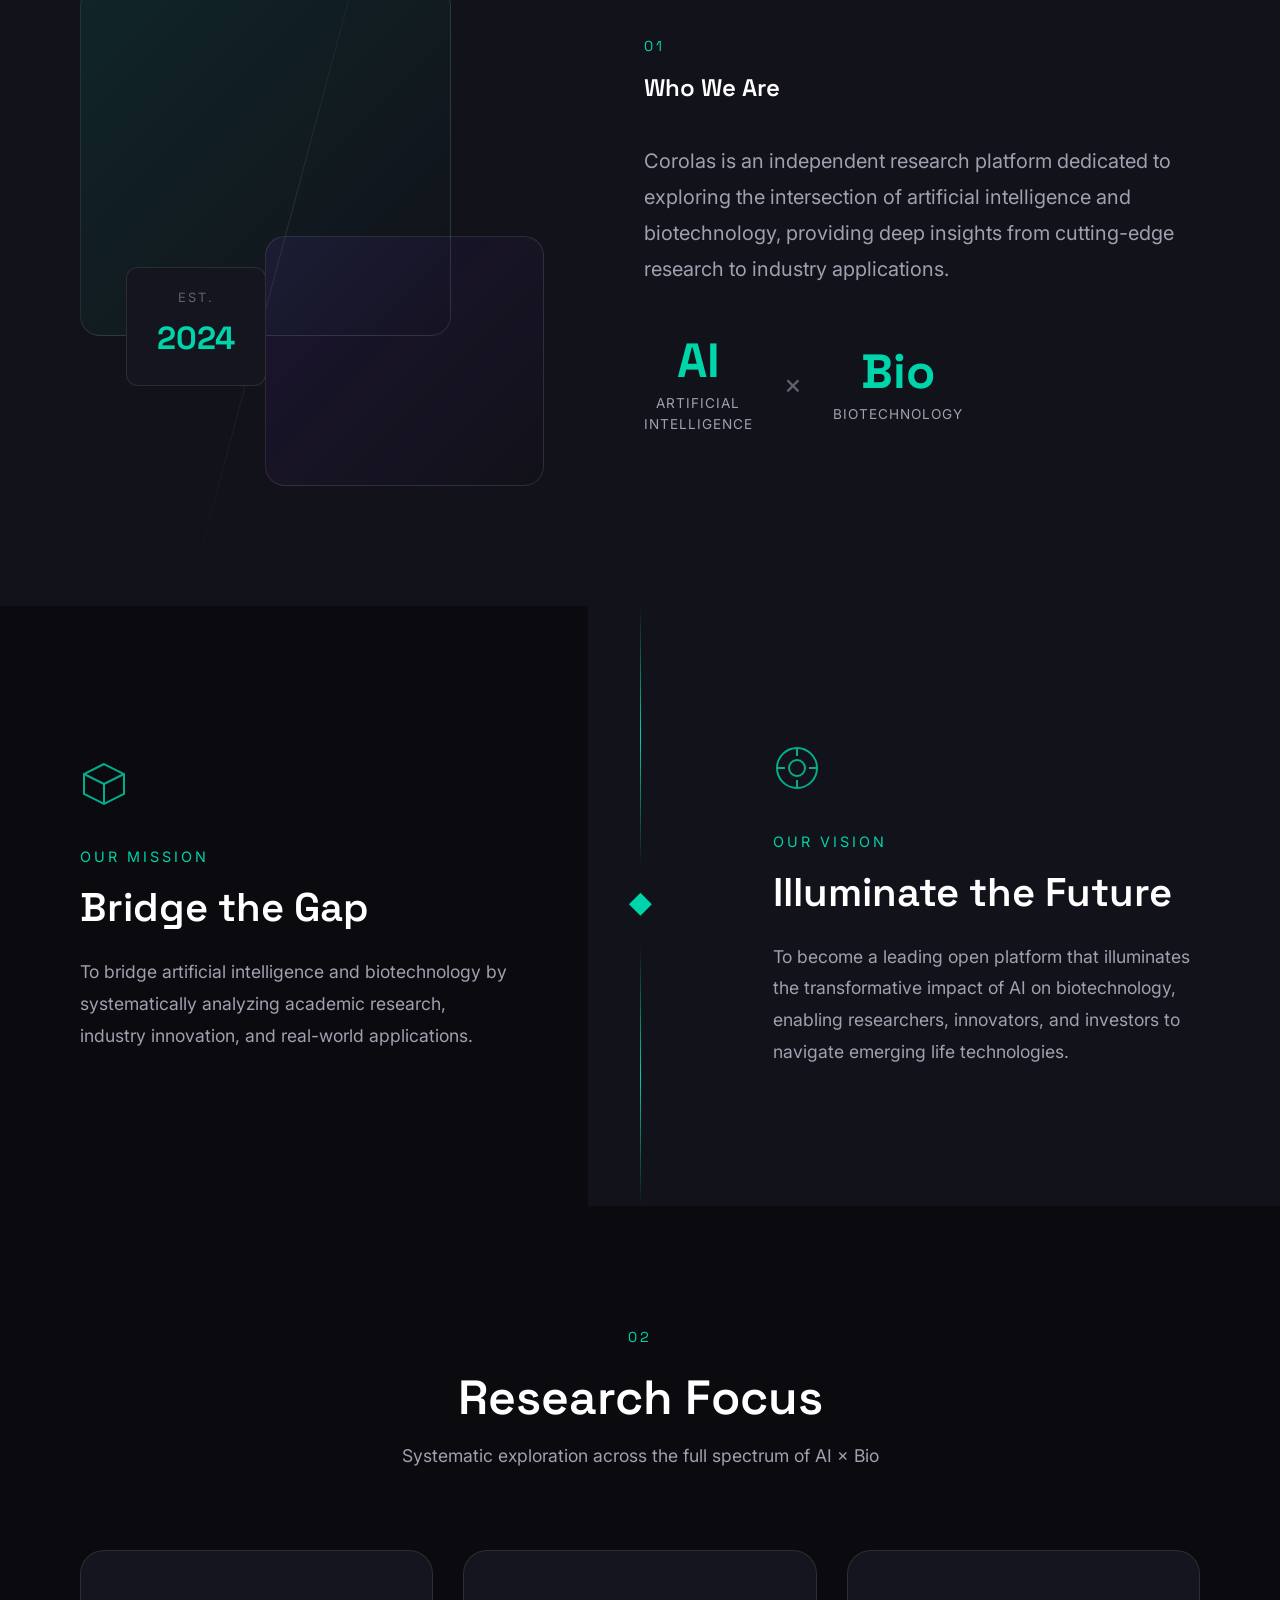
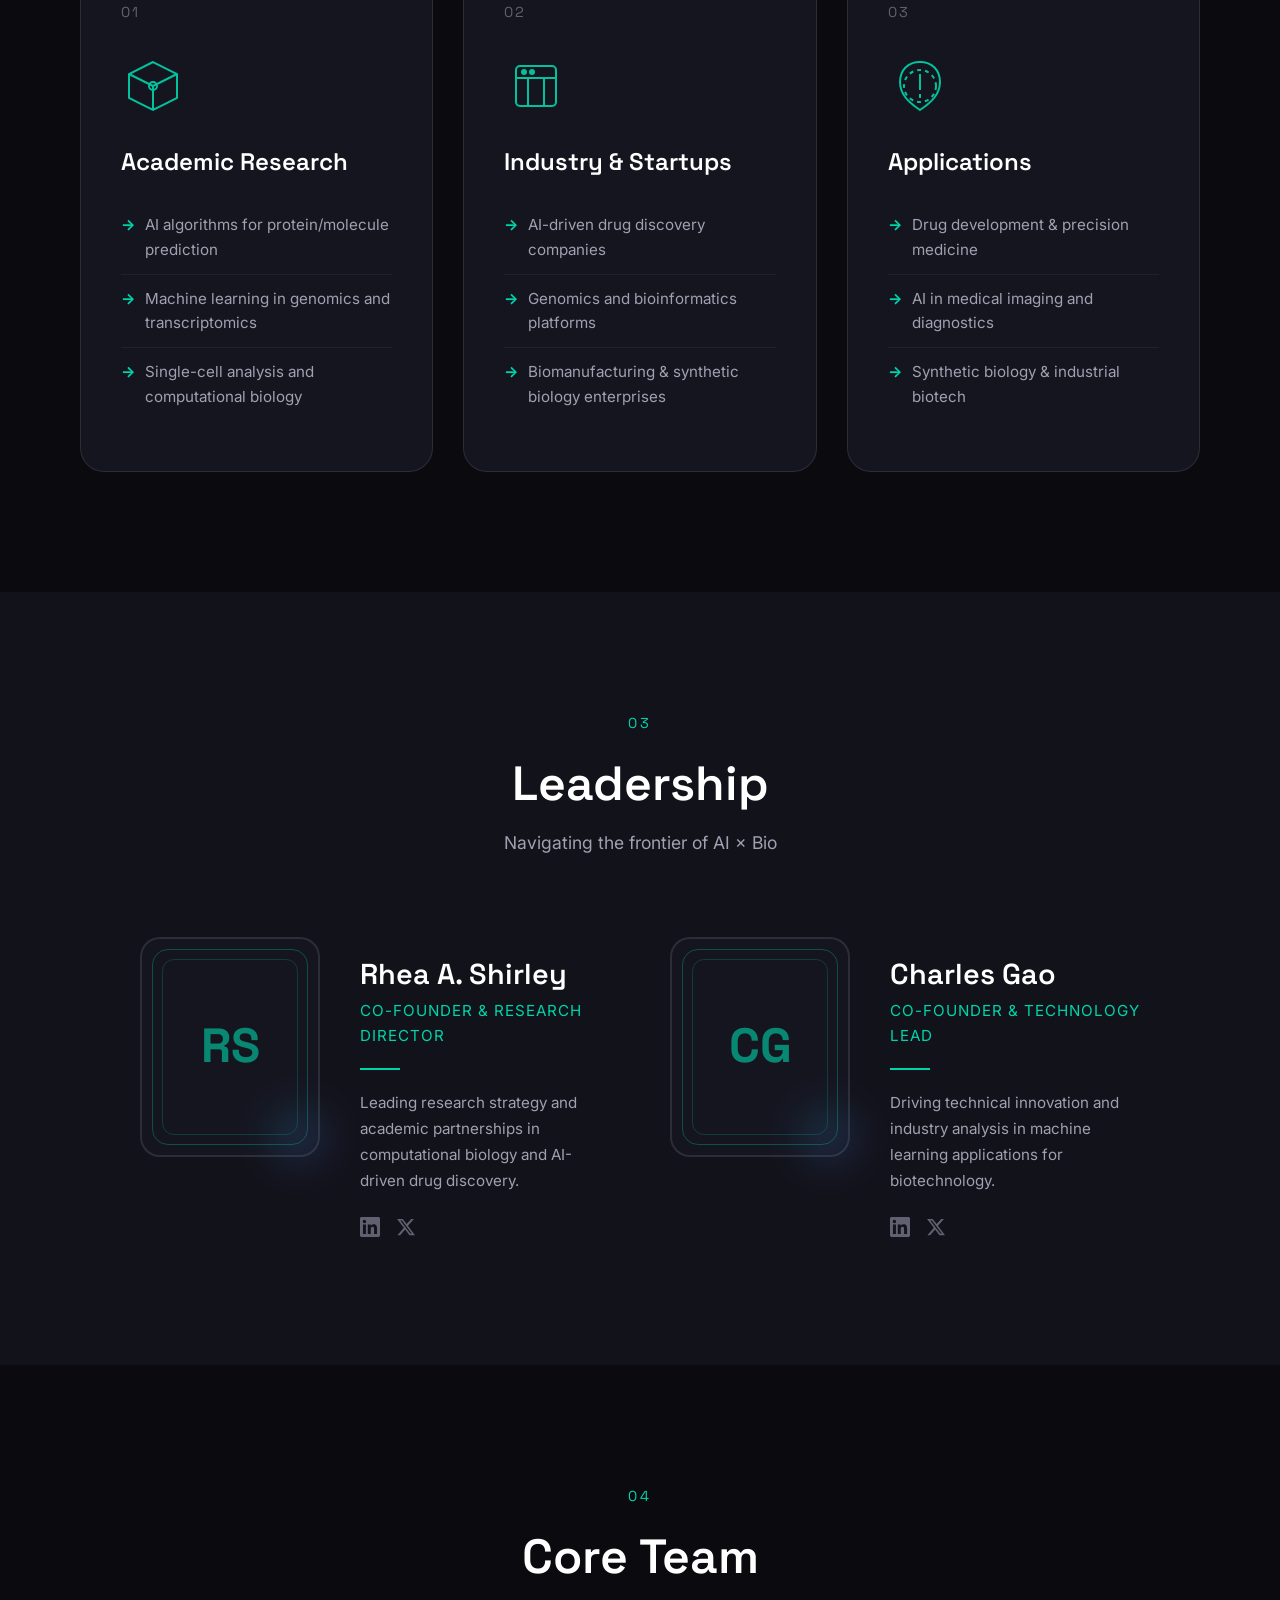
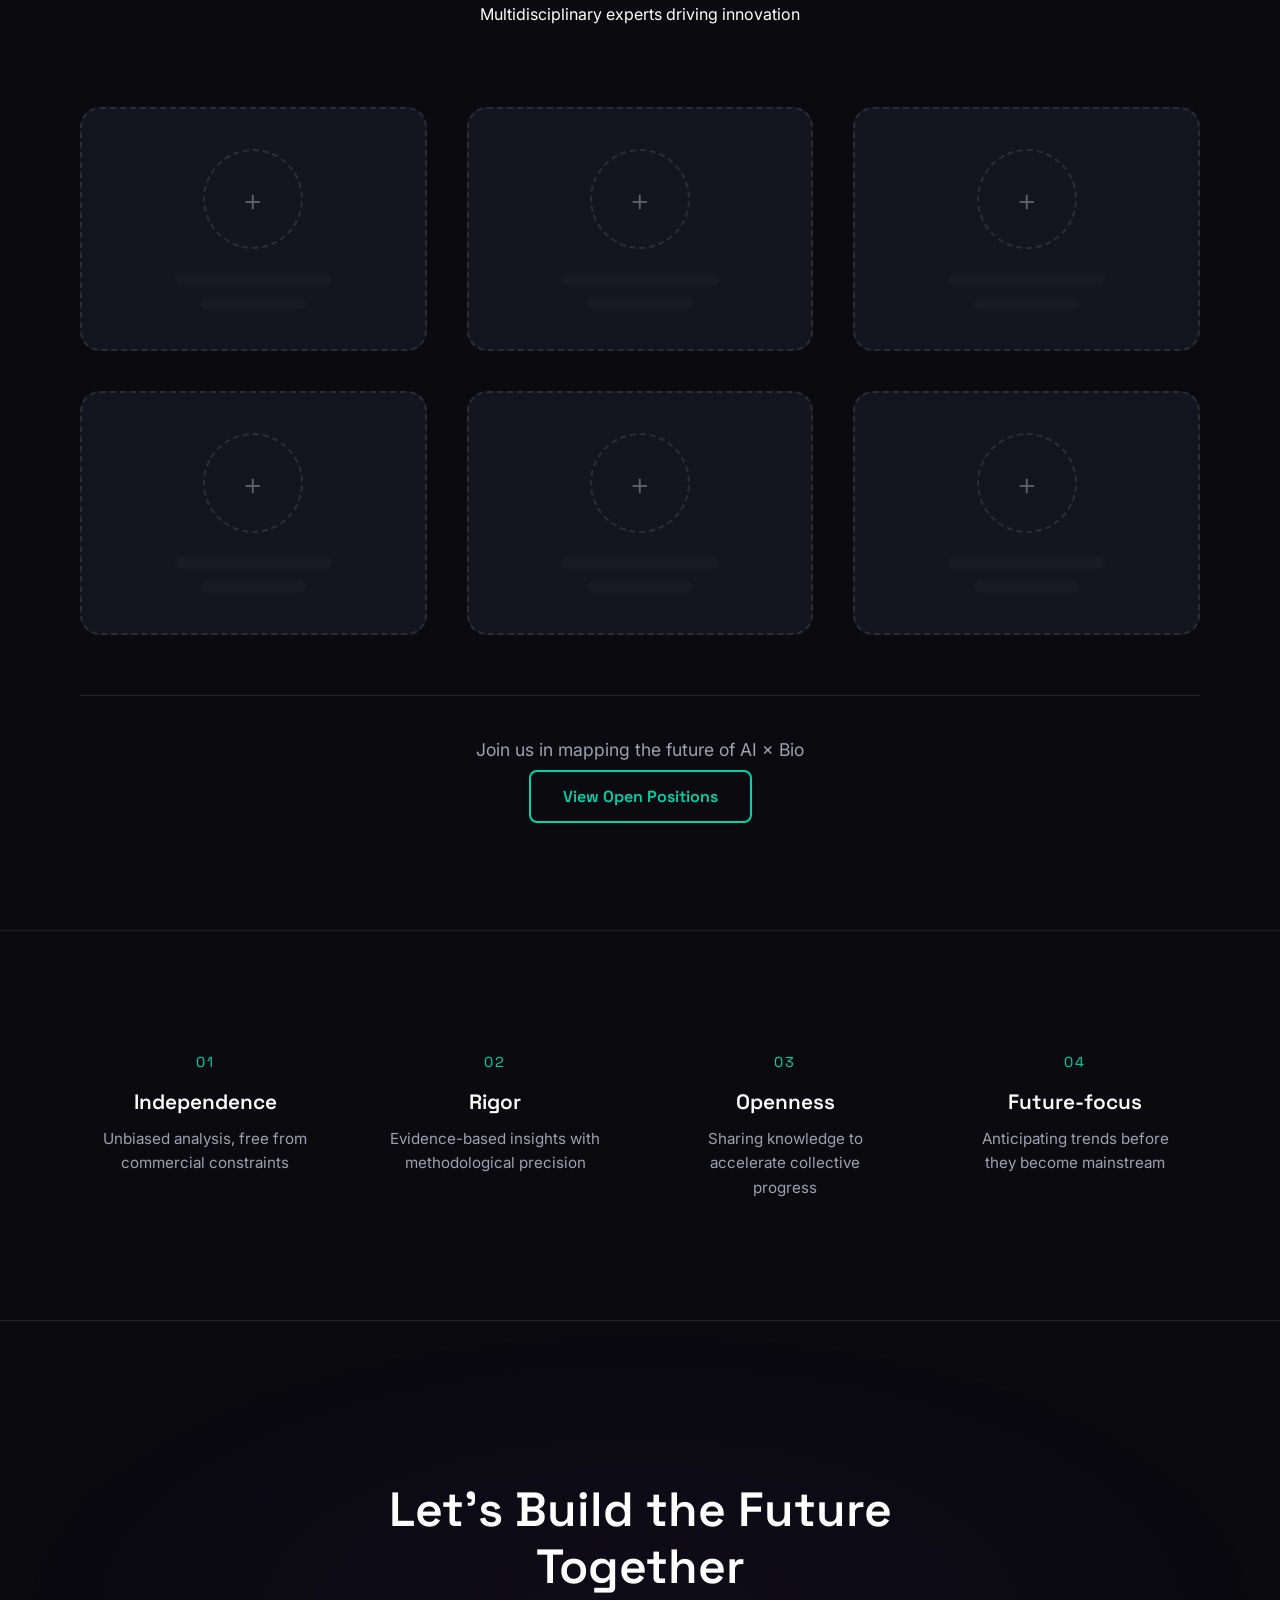
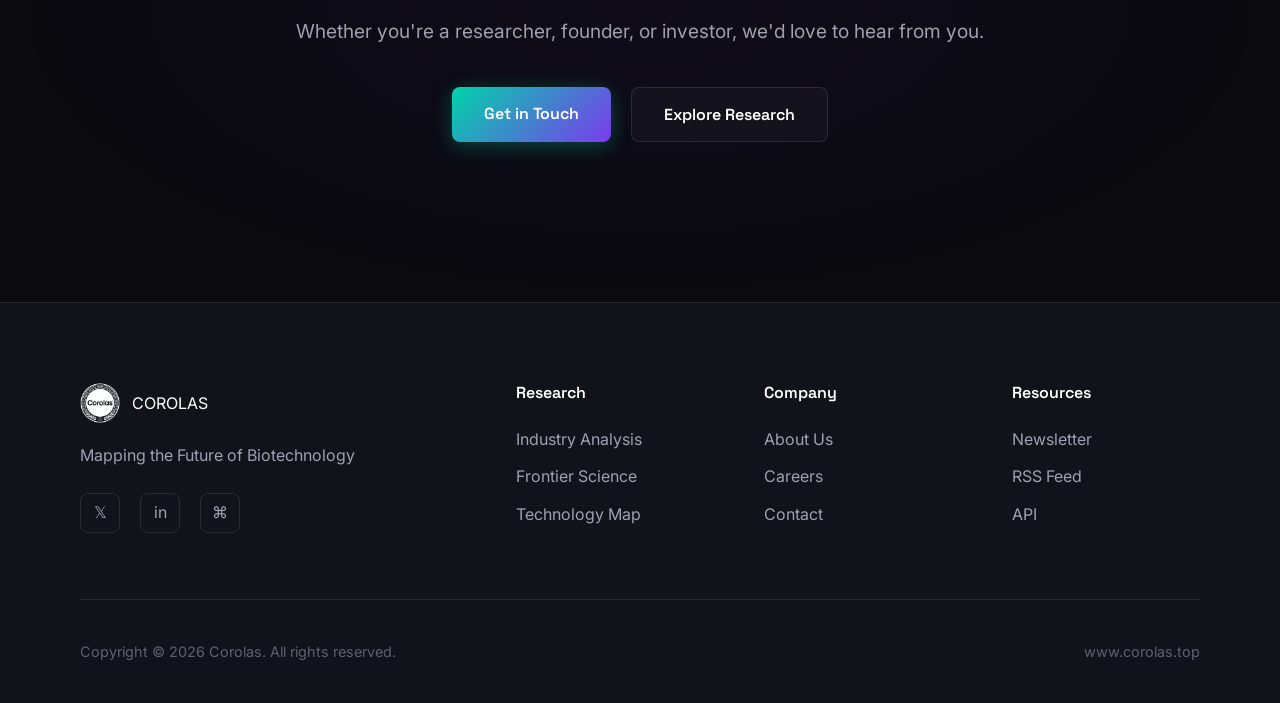
==== commit d913b6a3: "Update" ====
--- a/About/index.html
+++ b/About/index.html
@@ -30,7 +30,7 @@
             <a href="../Research/">Research</a>
             <a href="../Database/">Database</a>
             <a href="../Topic/">Topic</a>
-            <a href="./index.html" class="active">About</a>
+            <a href="#" class="active">About</a>
         </nav>
         <button class="mobile-menu-btn" aria-label="Menu">
             <span></span>
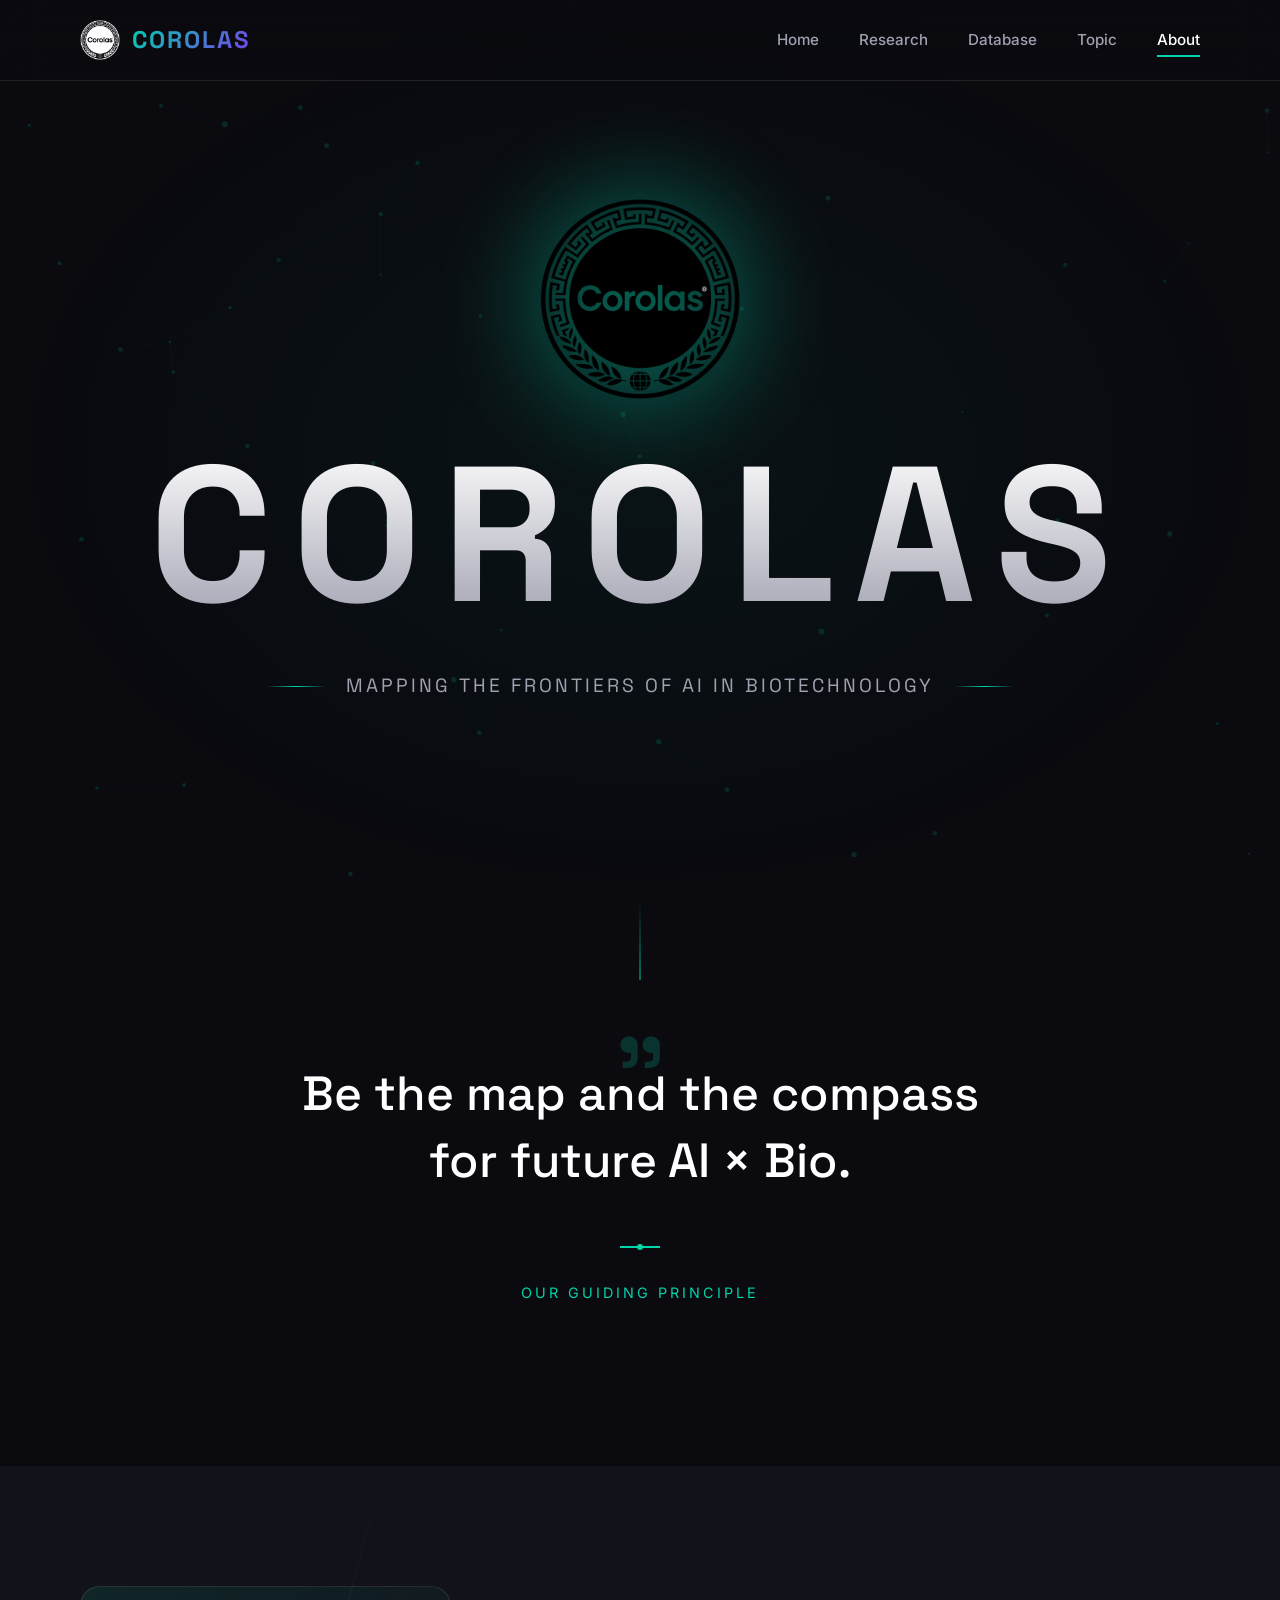
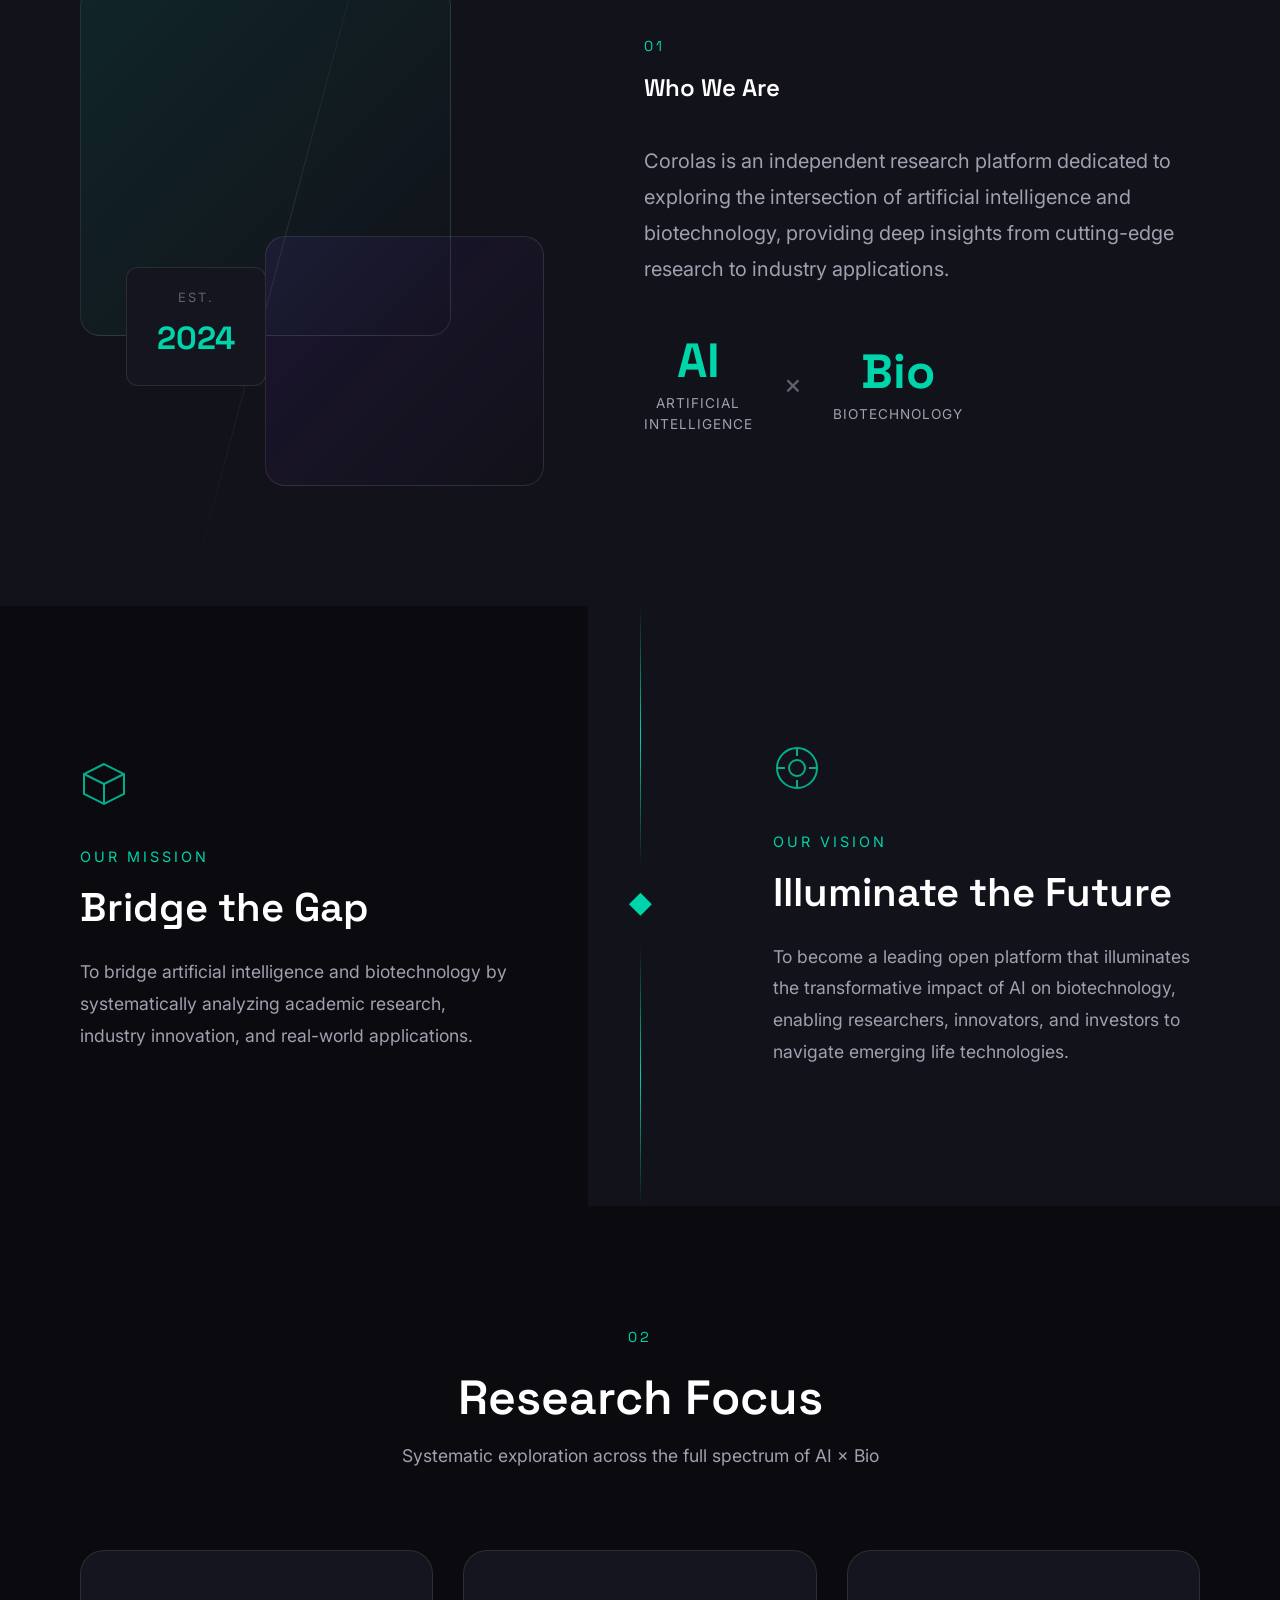
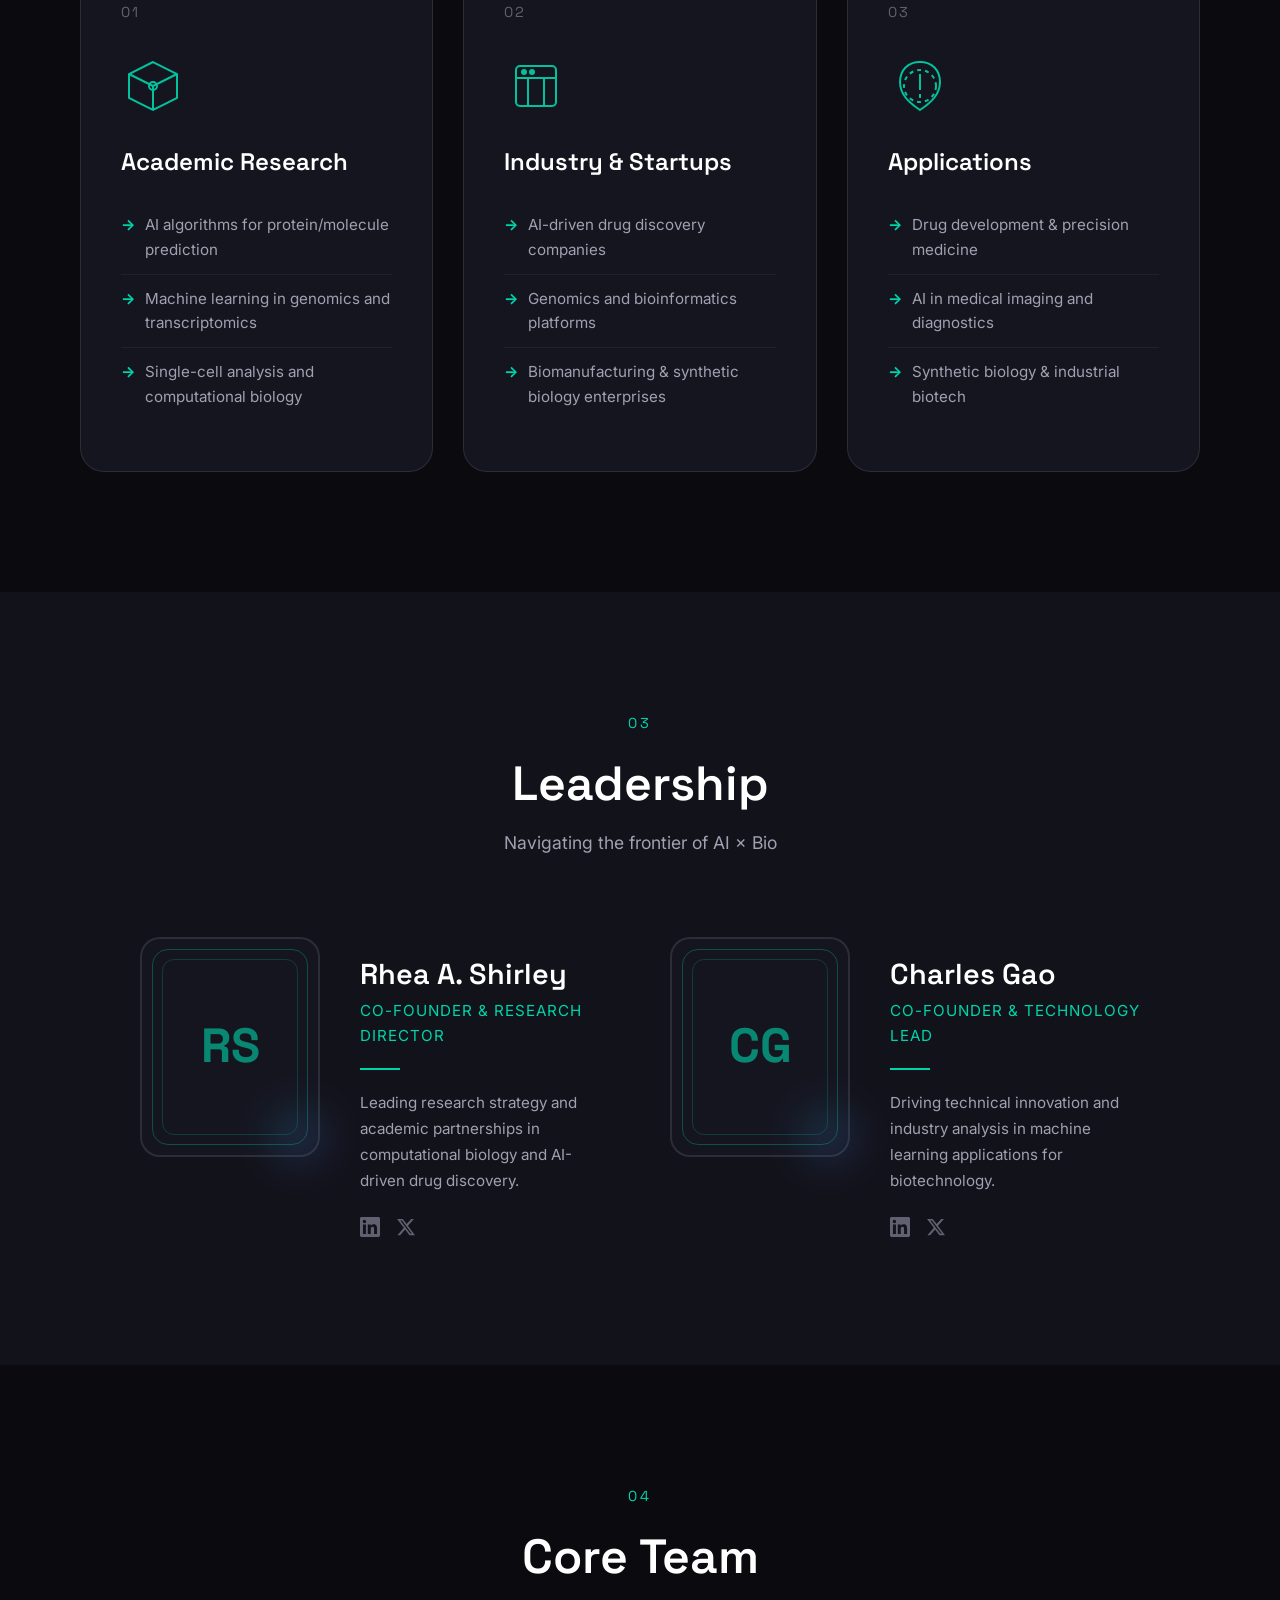
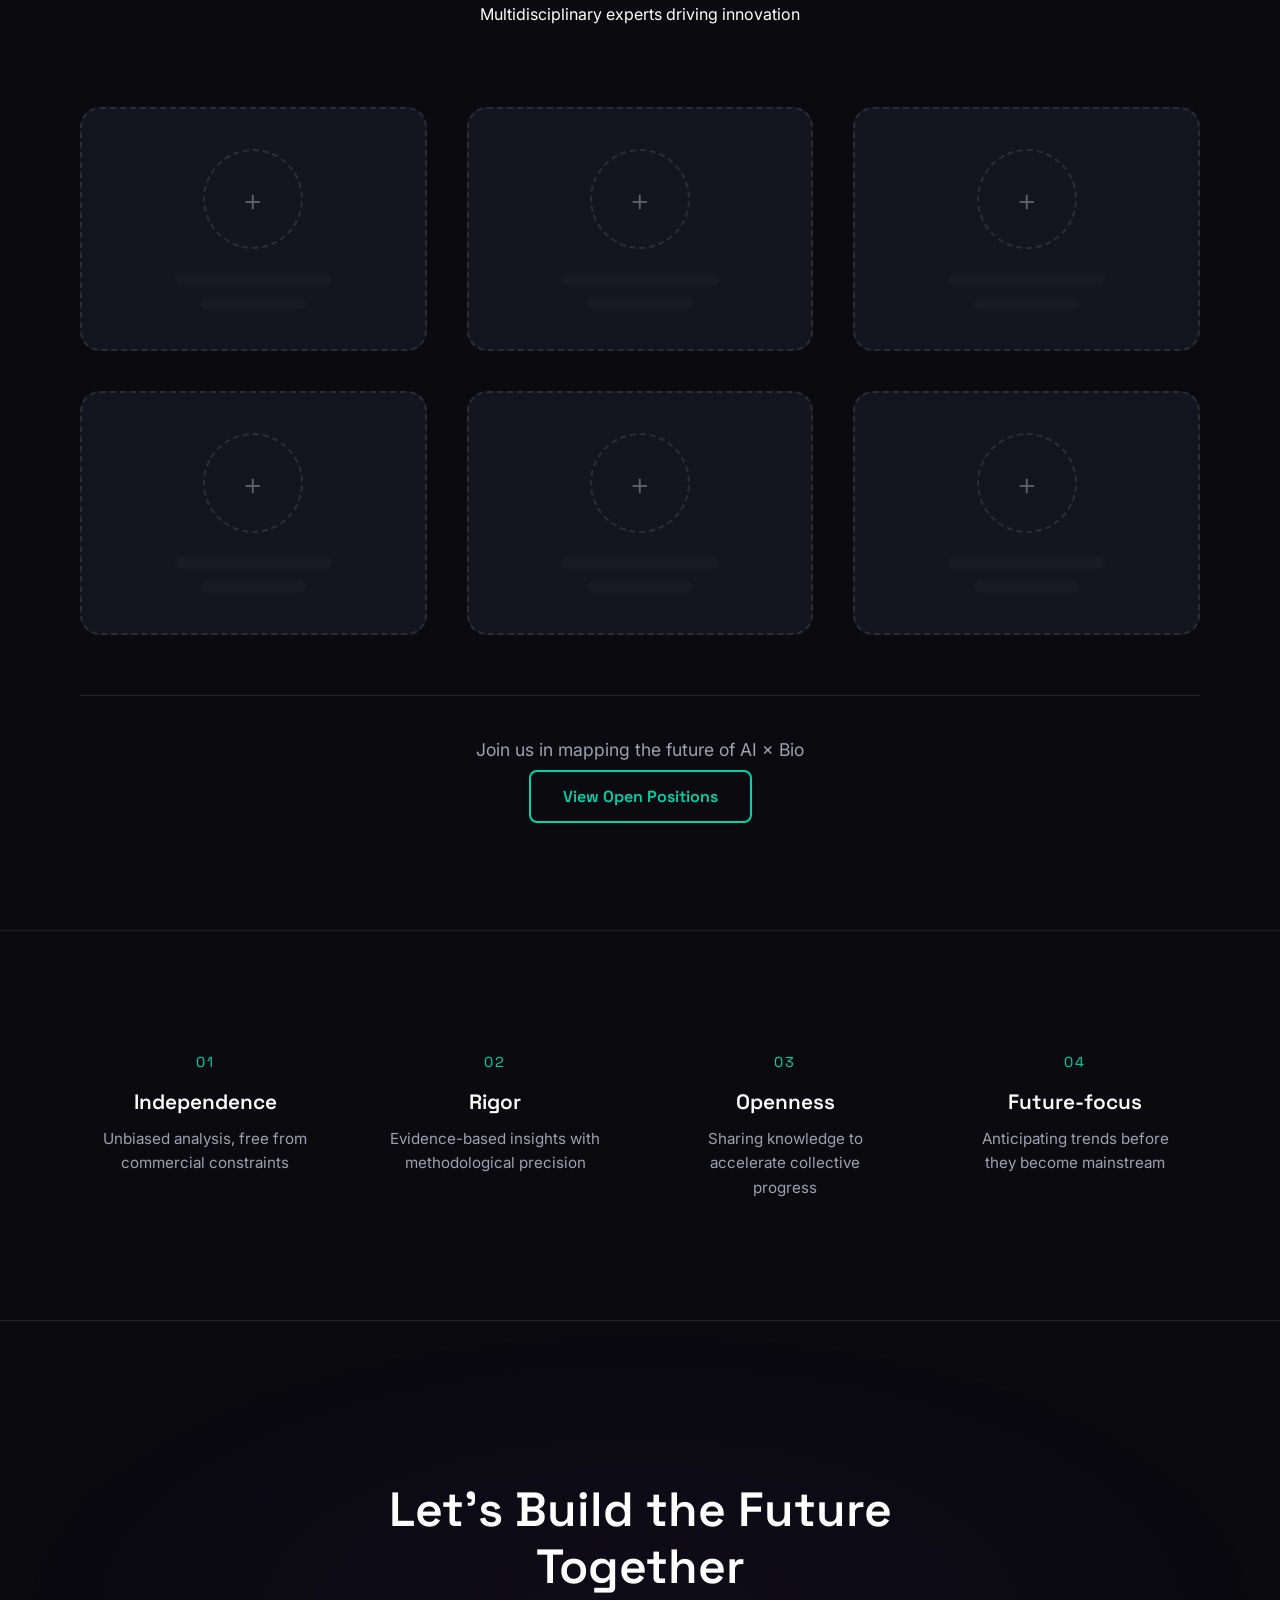
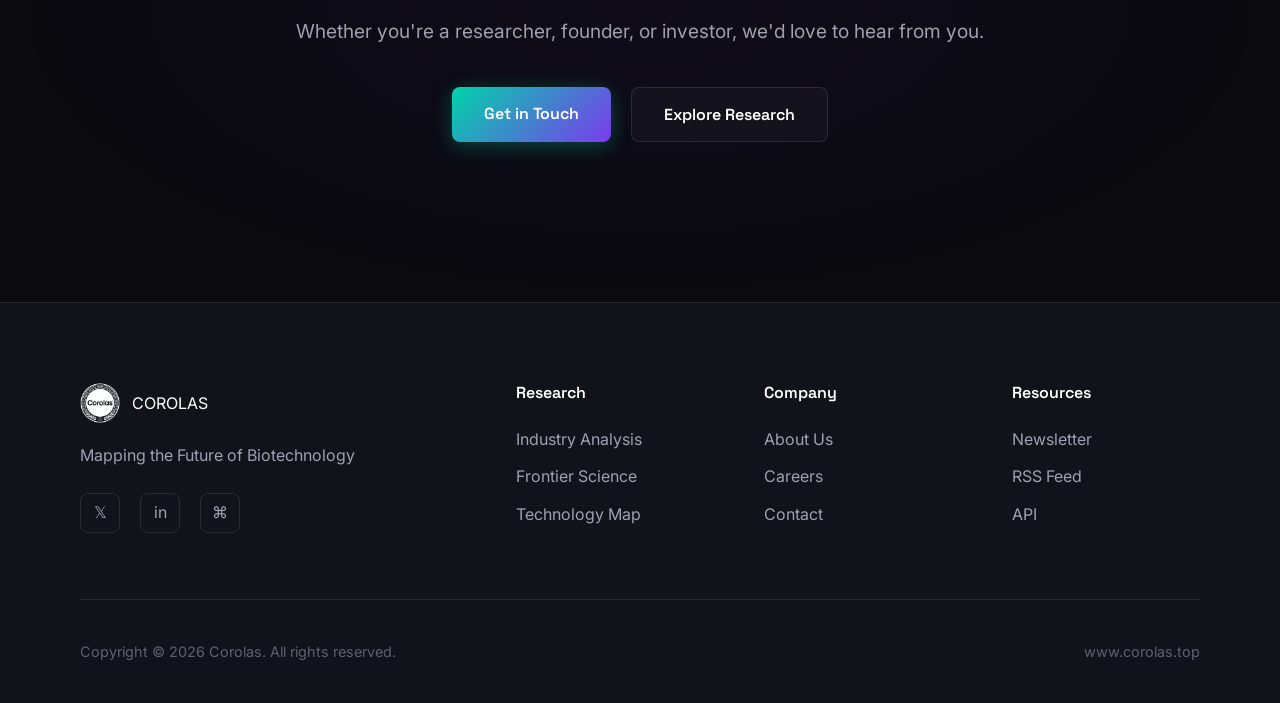
==== commit fbb2b41e: "Update" ====
--- a/About/index.html
+++ b/About/index.html
@@ -26,7 +26,7 @@
             <span class="logo-text">COROLAS</span>
         </div>
         <nav>
-            <a href="../index.html">Home</a>
+            <a href="../">Home</a>
             <a href="../Research/">Research</a>
             <a href="../Database/">Database</a>
             <a href="../Topic/">Topic</a>
